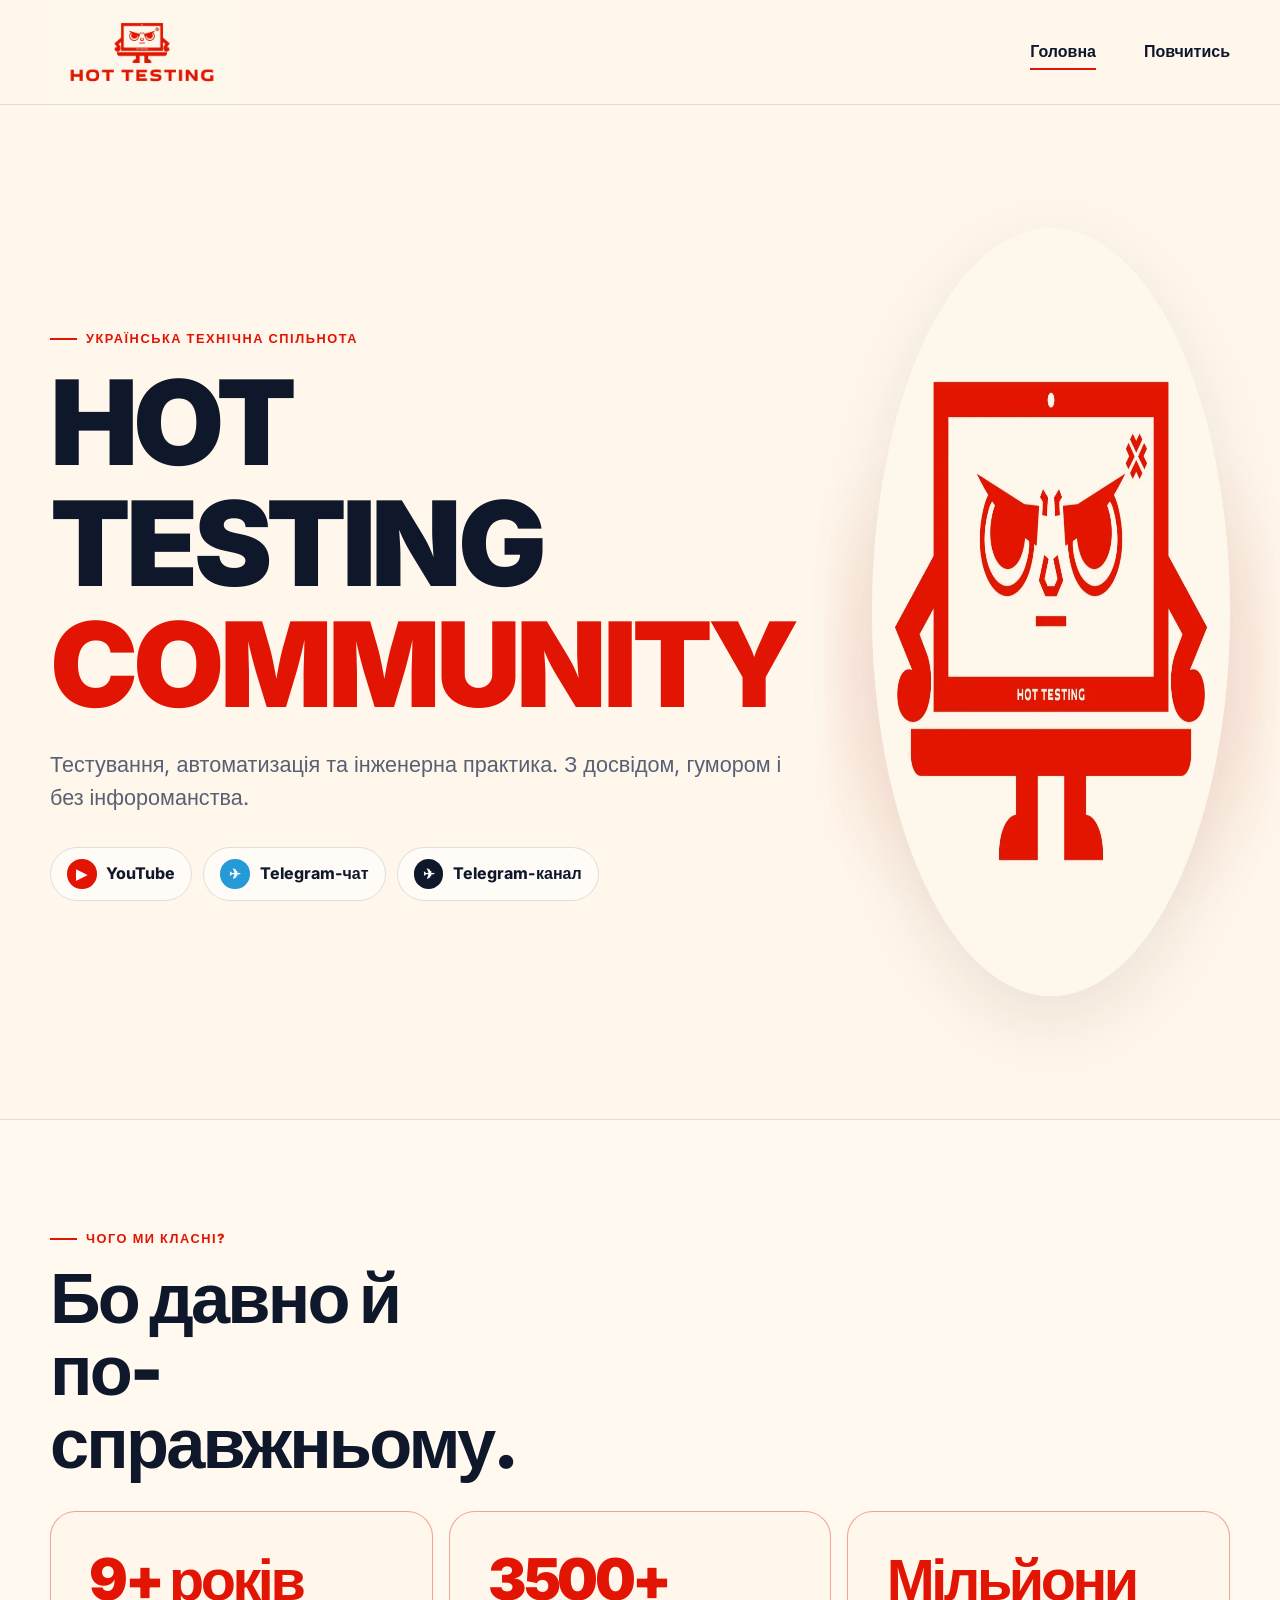
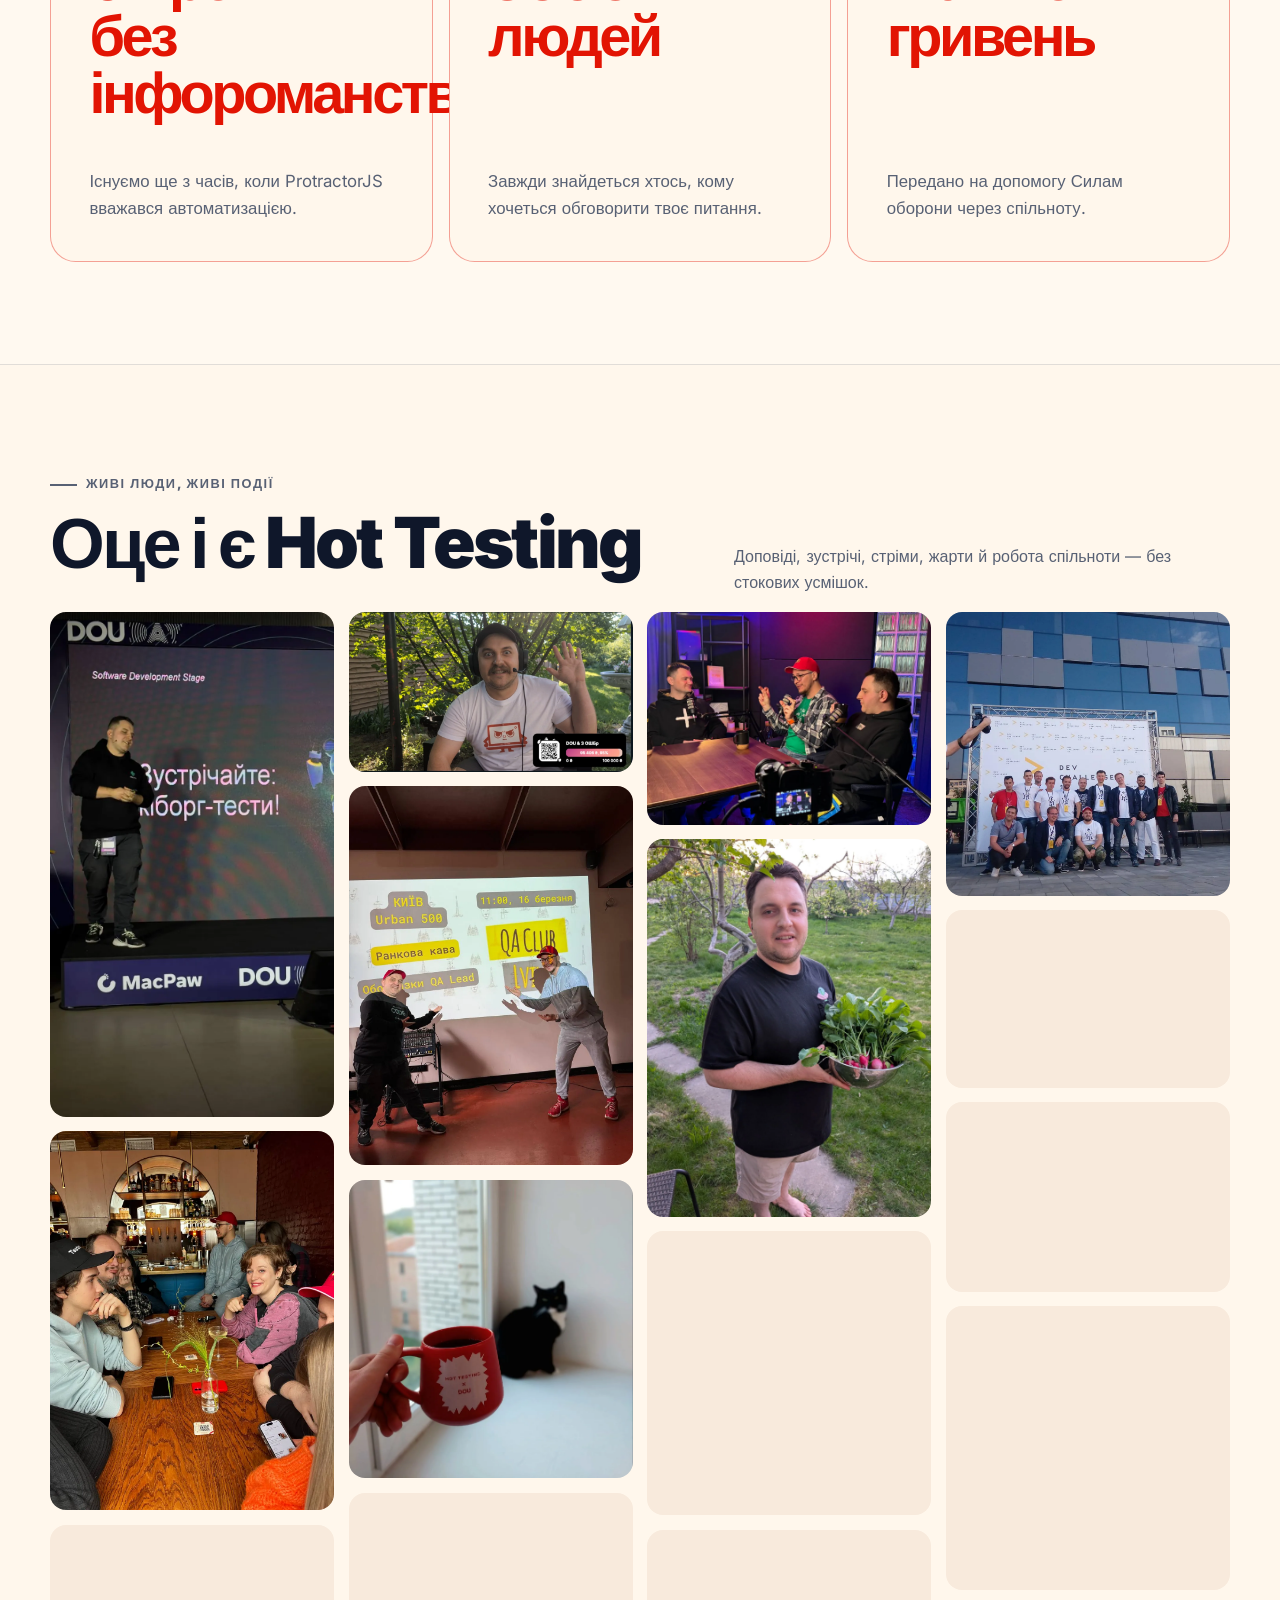
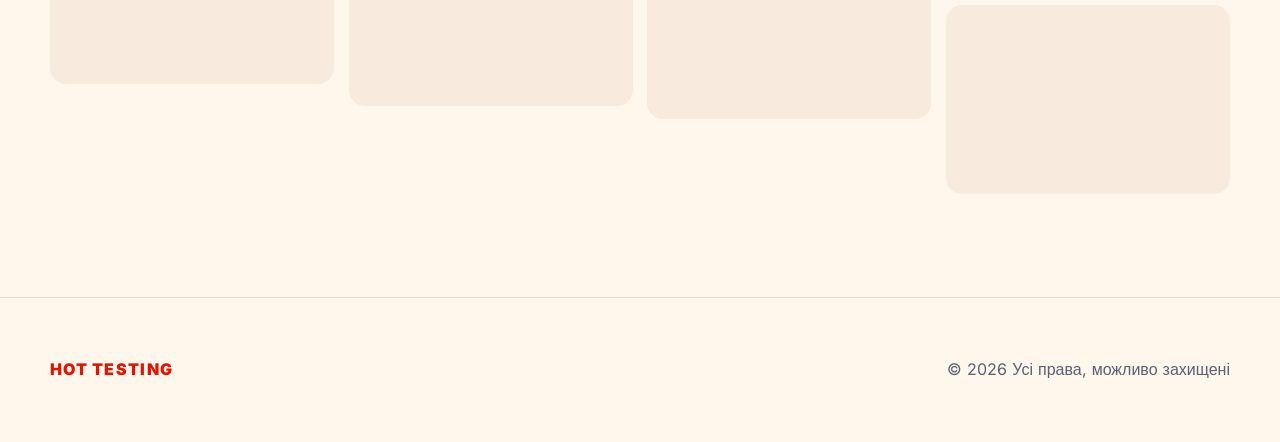
==== index.html @ a3125cf1 "wip" ====
<!doctype html>
<html lang="uk">
  <head>
    <meta charset="utf-8" />
    <meta name="viewport" content="width=device-width, initial-scale=1" />
    <meta name="theme-color" content="#fff7ec" />
    <meta
      name="description"
      content="Hot Testing — українська спільнота про тестування, автоматизацію та інженерну практику без інфороманства."
    />
    <title>Головна | Hot Testing</title>
    <link rel="icon" href="./favicon.png" type="image/png" />
    <link rel="stylesheet" href="./assets/styles.css" />
  </head>
  <body>
    <a class="skip-link" href="#main">Перейти до основного контенту</a>
    <header class="site-header">
      <div class="header-inner">
        <a class="brand" href="./" aria-label="Hot Testing — головна">
          <img src="./assets/images/logo.webp" width="900" height="507" alt="Hot Testing" />
        </a>
        <nav class="site-nav" aria-label="Головна навігація">
          <a href="./" aria-current="page">Головна</a>
          <a href="./learn/">Повчитись</a>
        </nav>
      </div>
    </header>

    <main id="main">
      <section class="section hero" aria-labelledby="home-title">
        <div class="hero-copy">
          <p class="section-label">Українська технічна спільнота</p>
          <h1 id="home-title">Hot Testing <span>Community</span></h1>
          <p class="lead">
            Тестування, автоматизація та інженерна практика. З досвідом, гумором і без
            інфороманства.
          </p>
          <div class="socials" aria-label="Посилання спільноти">
            <a class="social-link" href="https://www.youtube.com/@HOTtesting" target="_blank" rel="noopener noreferrer">
              <span class="social-icon" aria-hidden="true">▶</span>
              YouTube
            </a>
            <a class="social-link telegram" href="https://t.me/hot_testing" target="_blank" rel="noopener noreferrer">
              <span class="social-icon" aria-hidden="true">✈</span>
              Telegram-чат
            </a>
            <a class="social-link channel" href="https://t.me/hottestingchannel" target="_blank" rel="noopener noreferrer">
              <span class="social-icon" aria-hidden="true">✈</span>
              Telegram-канал
            </a>
          </div>
        </div>
        <div class="hero-mark" aria-hidden="true">
          <img
            src="./assets/images/mascot.webp"
            width="768"
            height="768"
            alt=""
            fetchpriority="high"
          />
        </div>
      </section>

      <div class="stats-wrap">
        <section class="section" aria-labelledby="stats-title">
          <p class="section-label">Чого ми класні?</p>
          <h2 class="stats-heading" id="stats-title">Бо давно й по-справжньому.</h2>
          <div class="stats-grid">
            <article class="stat-card">
              <div class="stat-number">9+ років без інфороманства</div>
              <p>Існуємо ще з часів, коли ProtractorJS вважався автоматизацією.</p>
            </article>
            <article class="stat-card">
              <div class="stat-number">3500+ людей</div>
              <p>Завжди знайдеться хтось, кому хочеться обговорити твоє питання.</p>
            </article>
            <article class="stat-card">
              <div class="stat-number">Мільйони гривень</div>
              <p>Передано на допомогу Силам оборони через спільноту.</p>
            </article>
          </div>
        </section>
      </div>

      <section class="section" aria-labelledby="gallery-title">
        <div class="gallery-intro">
          <div>
            <p class="section-label">Живі люди, живі події</p>
            <h2 id="gallery-title">Оце і є Hot Testing</h2>
          </div>
          <p>Доповіді, зустрічі, стріми, жарти й робота спільноти — без стокових усмішок.</p>
        </div>

        <div class="gallery">
          <a class="gallery-item" href="./assets/images/gallery-01.webp" target="_blank" rel="noopener">
            <img src="./assets/images/gallery-01.webp" width="720" height="1280" loading="lazy" decoding="async" alt="Подія спільноти Hot Testing — фото 1" />
          </a>
          <a class="gallery-item" href="./assets/images/gallery-02.webp" target="_blank" rel="noopener">
            <img src="./assets/images/gallery-02.webp" width="960" height="1280" loading="lazy" decoding="async" alt="Подія спільноти Hot Testing — фото 2" />
          </a>
          <a class="gallery-item" href="./assets/images/gallery-03.webp" target="_blank" rel="noopener">
            <img src="./assets/images/gallery-03.webp" width="1280" height="720" loading="lazy" decoding="async" alt="Подія спільноти Hot Testing — фото 3" />
          </a>
          <a class="gallery-item" href="./assets/images/gallery-04.webp" target="_blank" rel="noopener">
            <img src="./assets/images/gallery-04.webp" width="1936" height="1092" loading="lazy" decoding="async" alt="Подія спільноти Hot Testing — фото 4" />
          </a>
          <a class="gallery-item" href="./assets/images/gallery-05.webp" target="_blank" rel="noopener">
            <img src="./assets/images/gallery-05.webp" width="960" height="1280" loading="lazy" decoding="async" alt="Подія спільноти Hot Testing — фото 5" />
          </a>
          <a class="gallery-item" href="./assets/images/gallery-06.webp" target="_blank" rel="noopener">
            <img src="./assets/images/gallery-06.webp" width="1218" height="1280" loading="lazy" decoding="async" alt="Подія спільноти Hot Testing — фото 6" />
          </a>
          <a class="gallery-item" href="./assets/images/gallery-07.webp" target="_blank" rel="noopener">
            <img src="./assets/images/gallery-07.webp" width="1280" height="960" loading="lazy" decoding="async" alt="Подія спільноти Hot Testing — фото 7" />
          </a>
          <a class="gallery-item" href="./assets/images/gallery-08.webp" target="_blank" rel="noopener">
            <img src="./assets/images/gallery-08.webp" width="1280" height="960" loading="lazy" decoding="async" alt="Подія спільноти Hot Testing — фото 8" />
          </a>
          <a class="gallery-item" href="./assets/images/gallery-09.webp" target="_blank" rel="noopener">
            <img src="./assets/images/gallery-09.webp" width="1280" height="1700" loading="lazy" decoding="async" alt="Подія спільноти Hot Testing — фото 9" />
          </a>
          <a class="gallery-item" href="./assets/images/gallery-10.webp" target="_blank" rel="noopener">
            <img src="./assets/images/gallery-10.webp" width="1080" height="1080" loading="lazy" decoding="async" alt="Подія спільноти Hot Testing — фото 10" />
          </a>
          <a class="gallery-item" href="./assets/images/gallery-11.webp" target="_blank" rel="noopener">
            <img src="./assets/images/gallery-11.webp" width="2048" height="1365" loading="lazy" decoding="async" alt="Подія спільноти Hot Testing — фото 11" />
          </a>
          <a class="gallery-item" href="./assets/images/gallery-12.webp" target="_blank" rel="noopener">
            <img src="./assets/images/gallery-12.webp" width="1080" height="1080" loading="lazy" decoding="async" alt="Подія спільноти Hot Testing — фото 12" />
          </a>
          <a class="gallery-item" href="./assets/images/gallery-13.webp" target="_blank" rel="noopener">
            <img src="./assets/images/gallery-13.webp" width="2048" height="1279" loading="lazy" decoding="async" alt="Подія спільноти Hot Testing — фото 13" />
          </a>
          <a class="gallery-item" href="./assets/images/gallery-14.webp" target="_blank" rel="noopener">
            <img src="./assets/images/gallery-14.webp" width="2048" height="1368" loading="lazy" decoding="async" alt="Подія спільноти Hot Testing — фото 14" />
          </a>
          <a class="gallery-item" href="./assets/images/gallery-15.webp" target="_blank" rel="noopener">
            <img src="./assets/images/gallery-15.webp" width="1024" height="1024" loading="lazy" decoding="async" alt="Подія спільноти Hot Testing — фото 15" />
          </a>
          <a class="gallery-item" href="./assets/images/gallery-16.webp" target="_blank" rel="noopener">
            <img src="./assets/images/gallery-16.webp" width="1874" height="1250" loading="lazy" decoding="async" alt="Подія спільноти Hot Testing — фото 16" />
          </a>
        </div>
      </section>
    </main>

    <footer class="site-footer">
      <div class="footer-inner">
        <span class="footer-mark">Hot Testing</span>
        <p>© 2026 Усі права, можливо захищені</p>
      </div>
    </footer>
  </body>
</html>
---- assets/styles.css ----
@font-face {
  font-family: "Inter";
  src: url("./fonts/inter-latin.woff2") format("woff2");
  font-style: normal;
  font-weight: 100 900;
  font-display: swap;
}

:root {
  --paper: #fff7ec;
  --paper-deep: #f8eadc;
  --ink: #0f172a;
  --muted: #586174;
  --red: #e21403;
  --red-dark: #b81003;
  --line: rgba(15, 23, 42, 0.12);
  --red-line: rgba(226, 20, 3, 0.38);
  --shadow: 0 24px 70px rgba(63, 30, 12, 0.1);
  --radius: 1.6rem;
  --content: min(1180px, calc(100% - 2.5rem));
}

* {
  box-sizing: border-box;
}

html {
  scroll-behavior: smooth;
}

body {
  margin: 0;
  min-width: 320px;
  color: var(--ink);
  background: var(--paper);
  font-family: "Inter", Arial, Helvetica, sans-serif;
  font-size: 1rem;
  line-height: 1.62;
  text-rendering: optimizeLegibility;
  -webkit-font-smoothing: antialiased;
}

img {
  display: block;
  max-width: 100%;
}

a {
  color: inherit;
  text-decoration-thickness: 0.09em;
  text-underline-offset: 0.2em;
}

a:hover {
  color: var(--red);
}

button,
a {
  -webkit-tap-highlight-color: transparent;
}

:focus-visible {
  outline: 3px solid var(--red);
  outline-offset: 4px;
}

.skip-link {
  position: fixed;
  z-index: 100;
  top: 0.75rem;
  left: 0.75rem;
  padding: 0.7rem 1rem;
  color: var(--paper);
  background: var(--ink);
  border-radius: 999px;
  transform: translateY(-160%);
  transition: transform 160ms ease;
}

.skip-link:focus {
  transform: translateY(0);
}

.site-header {
  position: sticky;
  z-index: 20;
  top: 0;
  background: rgba(255, 247, 236, 0.92);
  border-bottom: 1px solid var(--line);
  backdrop-filter: blur(14px);
}

.header-inner {
  width: var(--content);
  min-height: 5.5rem;
  margin: 0 auto;
  display: flex;
  align-items: center;
  justify-content: space-between;
  gap: 2rem;
}

.brand {
  display: inline-flex;
  width: 11.5rem;
  flex: 0 0 auto;
  overflow: hidden;
  text-decoration: none;
  border-radius: 0.4rem;
}

.brand img {
  width: 100%;
  height: auto;
}

.site-nav {
  display: flex;
  align-items: center;
  gap: clamp(1.25rem, 4vw, 3rem);
  font-weight: 750;
}

.site-nav a {
  position: relative;
  text-decoration: none;
}

.site-nav a::after {
  content: "";
  position: absolute;
  right: 0;
  bottom: -0.35rem;
  left: 0;
  height: 2px;
  background: var(--red);
  transform: scaleX(0);
  transition: transform 180ms ease;
}

.site-nav a:hover::after,
.site-nav a[aria-current="page"]::after {
  transform: scaleX(1);
}

main {
  overflow: clip;
}

.section {
  width: var(--content);
  margin: 0 auto;
  padding: clamp(4.5rem, 8vw, 8rem) 0;
}

.section-tight {
  padding-top: clamp(2.25rem, 5vw, 4.5rem);
  padding-bottom: clamp(2.25rem, 5vw, 4.5rem);
}

.section-label {
  display: inline-flex;
  align-items: center;
  gap: 0.55rem;
  margin: 0 0 1rem;
  color: var(--red);
  font-size: 0.8rem;
  font-weight: 850;
  letter-spacing: 0.12em;
  line-height: 1;
  text-transform: uppercase;
}

.section-label::before {
  content: "";
  width: 1.7rem;
  height: 2px;
  background: currentColor;
}

h1,
h2,
h3,
p {
  margin-top: 0;
}

h1,
h2,
h3 {
  letter-spacing: -0.04em;
  line-height: 1.03;
}

h1 {
  margin-bottom: 1.4rem;
  font-size: clamp(3rem, 9.2vw, 7.6rem);
  font-weight: 900;
  text-transform: uppercase;
}

h2 {
  margin-bottom: 2rem;
  font-size: clamp(2.35rem, 5.5vw, 5.3rem);
  font-weight: 900;
}

h3 {
  font-size: clamp(1.45rem, 2.4vw, 2.1rem);
  font-weight: 850;
}

.lead {
  max-width: 48rem;
  color: var(--muted);
  font-size: clamp(1.08rem, 2vw, 1.35rem);
  line-height: 1.55;
}

.hero {
  min-height: min(820px, calc(100svh - 5.5rem));
  display: grid;
  align-items: center;
  grid-template-columns: minmax(0, 1fr) minmax(260px, 0.48fr);
  gap: clamp(2rem, 6vw, 6rem);
}

.hero-copy {
  padding: clamp(4rem, 9vw, 8rem) 0;
}

.hero-copy h1 span {
  display: block;
  color: var(--red);
}

.hero-mark {
  position: relative;
}

.hero-mark::before {
  content: "";
  position: absolute;
  inset: 11% -12% -5%;
  z-index: -1;
  background: radial-gradient(circle, rgba(226, 20, 3, 0.16), transparent 67%);
  filter: blur(10px);
}

.hero-mark img {
  width: min(100%, 31rem);
  margin: 0 auto;
  border-radius: 50%;
  box-shadow: var(--shadow);
}

.socials {
  display: flex;
  flex-wrap: wrap;
  gap: 0.7rem;
  margin-top: 2rem;
}

.social-link,
.button {
  display: inline-flex;
  min-height: 3rem;
  align-items: center;
  justify-content: center;
  gap: 0.6rem;
  padding: 0.72rem 1rem;
  font-weight: 760;
  line-height: 1.1;
  text-decoration: none;
  border-radius: 999px;
  transition: transform 160ms ease, background-color 160ms ease, color 160ms ease,
    box-shadow 160ms ease;
}

.social-link {
  background: rgba(255, 255, 255, 0.55);
  border: 1px solid var(--line);
}

.social-link:hover,
.button:hover {
  transform: translateY(-2px);
}

.social-icon {
  width: 1.85rem;
  height: 1.85rem;
  display: inline-grid;
  place-items: center;
  color: #fff;
  background: var(--red);
  border-radius: 50%;
  font-size: 0.85rem;
  font-weight: 900;
}

.social-link.telegram .social-icon {
  background: #249bd7;
}

.social-link.channel .social-icon {
  background: var(--ink);
}

.stats-wrap {
  border-top: 1px solid var(--line);
  border-bottom: 1px solid var(--line);
  background: rgba(255, 255, 255, 0.2);
}

.stats-heading {
  max-width: 8ch;
}

.stats-grid {
  display: grid;
  grid-template-columns: repeat(3, minmax(0, 1fr));
  gap: 1rem;
}

.stat-card {
  min-height: 18rem;
  padding: clamp(1.5rem, 3vw, 2.5rem);
  display: flex;
  flex-direction: column;
  justify-content: space-between;
  background: var(--paper);
  border: 1px solid var(--red-line);
  border-radius: var(--radius);
}

.stat-number {
  margin-bottom: 3rem;
  color: var(--red);
  font-size: clamp(2.2rem, 4.5vw, 4.4rem);
  font-weight: 900;
  letter-spacing: -0.06em;
  line-height: 0.98;
}

.stat-card p {
  margin-bottom: 0;
  color: var(--muted);
  font-size: 1.05rem;
}

.gallery-intro {
  display: flex;
  align-items: end;
  justify-content: space-between;
  gap: 2rem;
}

.gallery-intro p {
  max-width: 31rem;
  color: var(--muted);
}

.gallery {
  columns: 4 230px;
  column-gap: 0.9rem;
}

.gallery-item {
  display: block;
  margin: 0 0 0.9rem;
  overflow: hidden;
  break-inside: avoid;
  background: var(--paper-deep);
  border-radius: 1rem;
}

.gallery-item img {
  width: 100%;
  height: auto;
  transition: transform 300ms ease, filter 300ms ease;
}

.gallery-item:hover img {
  transform: scale(1.025);
  filter: saturate(1.08);
}

.page-hero {
  padding-top: clamp(5rem, 11vw, 10rem);
  padding-bottom: clamp(3rem, 7vw, 6rem);
}

.page-hero h1 {
  max-width: 12ch;
  font-size: clamp(3rem, 8vw, 7.1rem);
}

.page-hero .lead {
  max-width: 44rem;
}

.course-grid {
  display: grid;
  grid-template-columns: repeat(3, minmax(0, 1fr));
  gap: 1.25rem;
  align-items: start;
}

.course-card {
  overflow: hidden;
  background: rgba(255, 255, 255, 0.2);
  border: 1px solid var(--red-line);
  border-radius: var(--radius);
}

.course-media {
  aspect-ratio: 16 / 9;
  overflow: hidden;
  background: var(--paper-deep);
}

.course-media img {
  width: 100%;
  height: 100%;
  object-fit: cover;
  transition: transform 300ms ease;
}

.course-card:hover .course-media img {
  transform: scale(1.025);
}

.course-body {
  padding: clamp(1.45rem, 2.6vw, 2.25rem);
}

.course-year {
  color: var(--red);
  font-size: 0.82rem;
  font-weight: 850;
  letter-spacing: 0.09em;
  text-transform: uppercase;
}

.course-card h2 {
  margin: 0.55rem 0 1.15rem;
  font-size: clamp(1.6rem, 2.3vw, 2.3rem);
  text-transform: none;
}

.course-card p,
.course-card li {
  color: var(--muted);
}

.course-card ul,
.course-card ol {
  padding-left: 1.25rem;
}

.button {
  margin: 0.35rem 0 1.25rem;
  padding-inline: 1.25rem;
  color: #fff;
  background: var(--red);
  box-shadow: 0 10px 26px rgba(226, 20, 3, 0.2);
}

.button:hover {
  color: #fff;
  background: var(--red-dark);
  box-shadow: 0 14px 30px rgba(226, 20, 3, 0.28);
}

.free-band {
  margin-bottom: clamp(4rem, 8vw, 7rem);
  padding: clamp(2rem, 5vw, 4rem);
  display: grid;
  align-items: center;
  grid-template-columns: 1fr auto;
  gap: 2rem;
  color: var(--paper);
  background: var(--ink);
  border-radius: var(--radius);
}

.free-band h2 {
  margin-bottom: 0.85rem;
  font-size: clamp(2rem, 4vw, 4rem);
}

.free-band p {
  max-width: 48rem;
  margin-bottom: 0;
  color: rgba(255, 247, 236, 0.72);
}

.free-band .button {
  margin: 0;
  white-space: nowrap;
}

.reading-hero {
  display: grid;
  grid-template-columns: minmax(0, 0.9fr) minmax(280px, 0.48fr);
  gap: clamp(2rem, 7vw, 7rem);
  align-items: center;
}

.reading-hero .hero-mark img {
  width: min(100%, 22rem);
}

.reading-hero h1 {
  max-width: 11ch;
}

.two-column {
  display: grid;
  grid-template-columns: repeat(2, minmax(0, 1fr));
  gap: clamp(2rem, 8vw, 7rem);
}

.content-block h2 {
  font-size: clamp(2rem, 4.2vw, 3.9rem);
}

.content-block h3 {
  margin-top: 0.2rem;
}

.content-block p,
.content-block li {
  color: var(--muted);
}

.content-block ul {
  padding-left: 1.2rem;
}

.check-list {
  margin: 1.7rem 0 0;
  padding: 0;
  display: grid;
  gap: 0.65rem;
  list-style: none;
}

.check-list li {
  position: relative;
  padding-left: 1.75rem;
  color: var(--ink);
  font-weight: 700;
}

.check-list li::before {
  content: "↳";
  position: absolute;
  left: 0;
  color: var(--red);
  font-weight: 900;
}

.format-section {
  border-top: 1px solid var(--line);
}

.format-grid {
  display: grid;
  grid-template-columns: repeat(3, minmax(0, 1fr));
  gap: 1rem;
}

.format-card {
  padding: clamp(1.45rem, 3vw, 2.4rem);
  background: rgba(255, 255, 255, 0.26);
  border: 1px solid var(--line);
  border-radius: var(--radius);
}

.format-index {
  display: inline-flex;
  width: 2.3rem;
  height: 2.3rem;
  align-items: center;
  justify-content: center;
  margin-bottom: 3.5rem;
  color: #fff;
  background: var(--red);
  border-radius: 50%;
  font-size: 0.8rem;
  font-weight: 850;
}

.format-card h3 {
  margin-bottom: 1rem;
}

.format-card p,
.format-card li {
  color: var(--muted);
}

.format-card ul {
  margin-bottom: 0;
  padding-left: 1.2rem;
}

.teacher {
  display: grid;
  grid-template-columns: minmax(260px, 0.55fr) minmax(0, 1fr);
  gap: clamp(2rem, 7vw, 7rem);
  align-items: start;
}

.teacher-title {
  position: sticky;
  top: 8rem;
}

.teacher-title h2 {
  font-size: clamp(2.5rem, 5vw, 5rem);
}

.teacher-name {
  margin-bottom: 1.2rem;
  color: var(--red);
  font-size: clamp(1.3rem, 2.4vw, 2rem);
  font-weight: 850;
  line-height: 1.15;
}

.teacher-copy p,
.teacher-copy li {
  color: var(--muted);
}

.teacher-copy ul {
  padding-left: 1.2rem;
}

.quote {
  margin: 2.5rem 0 0;
  padding: clamp(1.5rem, 3.5vw, 2.8rem);
  background: var(--ink);
  border-radius: var(--radius);
}

.quote p {
  color: var(--paper);
  font-size: clamp(1.05rem, 1.9vw, 1.3rem);
}

.quote cite {
  display: block;
  color: rgba(255, 247, 236, 0.68);
  font-style: normal;
}

.contact-strip {
  margin-top: 2rem;
  padding: 1.25rem 1.4rem;
  display: flex;
  align-items: center;
  justify-content: space-between;
  gap: 1rem;
  background: rgba(226, 20, 3, 0.08);
  border: 1px solid var(--red-line);
  border-radius: 1rem;
}

.contact-strip p {
  margin: 0;
  color: var(--ink);
  font-weight: 750;
}

.course-landing-hero {
  position: relative;
  isolation: isolate;
  min-height: min(780px, calc(100svh - 5.5rem));
  overflow: hidden;
  color: #fff;
  background: #07120e;
}

.course-landing-hero::after {
  content: "";
  position: absolute;
  inset: 0;
  z-index: -1;
  background:
    linear-gradient(90deg, rgba(4, 12, 9, 0.93) 0%, rgba(4, 12, 9, 0.78) 45%, rgba(4, 12, 9, 0.14) 100%),
    linear-gradient(0deg, rgba(4, 12, 9, 0.62) 0%, transparent 45%);
}

.course-hero-image {
  position: absolute;
  inset: 0;
  z-index: -2;
  width: 100%;
  height: 100%;
  object-fit: cover;
}

.course-hero-inner {
  width: var(--content);
  min-height: inherit;
  margin: 0 auto;
  padding: clamp(5rem, 10vw, 9rem) 0;
  display: flex;
  flex-direction: column;
  justify-content: center;
  align-items: flex-start;
}

.course-hero-inner h1 {
  max-width: 10ch;
  margin-bottom: 1.25rem;
  font-size: clamp(3rem, 8vw, 7rem);
  text-transform: none;
}

.course-hero-inner .lead {
  max-width: 42rem;
  color: rgba(255, 255, 255, 0.82);
}

.course-hero-inner .section-label {
  color: #ff5c50;
}

.hero-actions {
  display: flex;
  flex-wrap: wrap;
  gap: 0.7rem;
  margin-top: 1rem;
}

.button-secondary {
  color: #fff;
  background: rgba(255, 255, 255, 0.08);
  border: 1px solid rgba(255, 255, 255, 0.42);
  box-shadow: none;
}

.button-secondary:hover {
  color: #fff;
  background: rgba(255, 255, 255, 0.16);
  box-shadow: none;
}

.audience-grid {
  display: grid;
  grid-template-columns: repeat(2, minmax(0, 1fr));
  gap: 1rem;
}

.audience-card {
  padding: clamp(1.6rem, 3.5vw, 3rem);
  background: rgba(255, 255, 255, 0.26);
  border: 1px solid var(--red-line);
  border-radius: var(--radius);
}

.audience-card h3 {
  margin-bottom: 1rem;
  font-size: clamp(1.8rem, 3.3vw, 3.1rem);
}

.audience-card p,
.audience-card li {
  color: var(--muted);
}

.audience-card ul {
  margin-bottom: 0;
  padding-left: 1.2rem;
}

.pricing-section {
  color: var(--paper);
  background: var(--ink);
}

.pricing-section .section-label {
  color: #ff6256;
}

.pricing-section h2 {
  max-width: 11ch;
}

.pricing-grid {
  display: grid;
  grid-template-columns: minmax(0, 0.75fr) minmax(0, 1.25fr);
  gap: 1rem;
}

.price-card,
.mission-card {
  padding: clamp(1.6rem, 4vw, 3.2rem);
  border-radius: var(--radius);
}

.price-card {
  color: var(--ink);
  background: var(--paper);
}

.price-row {
  padding: 1.2rem 0;
  display: flex;
  align-items: baseline;
  justify-content: space-between;
  gap: 1rem;
  border-bottom: 1px solid var(--line);
}

.price-row:first-of-type {
  padding-top: 0;
}

.price-row:last-of-type {
  padding-bottom: 0;
  border-bottom: 0;
}

.price-label {
  color: var(--muted);
}

.price-value {
  color: var(--red);
  font-size: clamp(1.6rem, 3vw, 2.8rem);
  font-weight: 900;
  letter-spacing: -0.05em;
  white-space: nowrap;
}

.price-free {
  color: var(--ink);
  white-space: normal;
  text-align: right;
}

.mission-card {
  background: var(--red);
}

.mission-card h3 {
  max-width: 16ch;
  font-size: clamp(1.7rem, 3vw, 2.8rem);
}

.mission-card p {
  color: rgba(255, 255, 255, 0.82);
}

.mission-card ul {
  margin: 1.5rem 0 0;
  padding: 0;
  display: grid;
  gap: 0.8rem;
  list-style: none;
}

.mission-card li {
  position: relative;
  padding-left: 1.55rem;
}

.mission-card li::before {
  content: "＋";
  position: absolute;
  left: 0;
  font-weight: 900;
}

.access-grid {
  display: grid;
  grid-template-columns: minmax(0, 0.7fr) minmax(0, 1.3fr);
  gap: clamp(2rem, 7vw, 6rem);
  align-items: start;
}

.access-steps {
  margin: 0;
  padding: 0;
  display: grid;
  gap: 1.25rem;
  list-style: none;
  counter-reset: access-step;
}

.access-steps li {
  position: relative;
  padding-left: 4rem;
  color: var(--muted);
  counter-increment: access-step;
}

.access-steps li::before {
  content: counter(access-step, decimal-leading-zero);
  position: absolute;
  top: -0.2rem;
  left: 0;
  color: var(--red);
  font-size: 1.35rem;
  font-weight: 900;
}

.access-steps strong {
  display: block;
  margin-bottom: 0.2rem;
  color: var(--ink);
  font-size: 1.15rem;
}

.bank-panel {
  padding: clamp(1.6rem, 4vw, 3.2rem);
  color: #fff;
  background: linear-gradient(145deg, #ec2415 0%, #b60902 100%);
  border-radius: var(--radius);
  box-shadow: 0 28px 70px rgba(166, 14, 4, 0.22);
}

.bank-panel h3 {
  margin-bottom: 1.5rem;
  font-size: clamp(1.7rem, 3.2vw, 2.8rem);
}

.bank-panel p {
  color: rgba(255, 255, 255, 0.82);
}

.bank-number {
  margin: 1.4rem 0;
  padding: 1rem 1.1rem;
  color: var(--ink);
  background: var(--paper);
  border-radius: 0.9rem;
  font-size: clamp(1.15rem, 2.5vw, 1.65rem);
  font-weight: 850;
  font-variant-numeric: tabular-nums;
  letter-spacing: 0.05em;
  text-align: center;
  user-select: all;
}

.bank-panel .button {
  margin: 0.4rem 0 0;
  color: var(--ink);
  background: #fff;
  box-shadow: none;
}

.bank-panel .button:hover {
  color: var(--ink);
  background: var(--paper);
}

.curriculum-section {
  border-top: 1px solid var(--line);
}

.curriculum-heading {
  display: grid;
  grid-template-columns: minmax(0, 0.7fr) minmax(280px, 0.55fr);
  gap: 2rem;
  align-items: end;
}

.curriculum-heading p:last-child {
  color: var(--muted);
}

.modules {
  display: grid;
  gap: 0.8rem;
  margin-top: 2rem;
}

.module {
  overflow: hidden;
  background: rgba(255, 255, 255, 0.28);
  border: 1px solid var(--line);
  border-radius: 1.15rem;
}

.module[open] {
  border-color: var(--red-line);
  box-shadow: 0 16px 45px rgba(63, 30, 12, 0.06);
}

.module summary {
  min-height: 5rem;
  padding: 1.25rem 1.45rem;
  display: flex;
  align-items: center;
  justify-content: space-between;
  gap: 1rem;
  cursor: pointer;
  font-size: clamp(1.05rem, 2vw, 1.35rem);
  font-weight: 850;
  list-style: none;
}

.module summary::-webkit-details-marker {
  display: none;
}

.module summary::after {
  content: "+";
  width: 2rem;
  height: 2rem;
  display: grid;
  flex: 0 0 auto;
  place-items: center;
  color: #fff;
  background: var(--red);
  border-radius: 50%;
  font-size: 1.25rem;
  line-height: 1;
}

.module[open] summary::after {
  content: "−";
}

.module-list {
  margin: 0;
  padding: 0.2rem 1.45rem 1.6rem 3.25rem;
  columns: 2 310px;
  column-gap: 3rem;
}

.module-list li {
  margin-bottom: 0.65rem;
  padding-left: 0.2rem;
  break-inside: avoid;
  color: var(--muted);
}

.module-list a {
  color: var(--ink);
  font-weight: 700;
}

.module-list a:hover {
  color: var(--red);
}

.lesson-note {
  color: var(--red);
  font-size: 0.88em;
  font-weight: 750;
}

.instructor-layout {
  display: grid;
  grid-template-columns: minmax(280px, 0.62fr) minmax(0, 1fr);
  gap: clamp(2rem, 7vw, 6rem);
  align-items: start;
}

.instructor-aside {
  position: sticky;
  top: 7.5rem;
}

.instructor-photo {
  overflow: hidden;
  background: #0d0b0e;
  border-radius: var(--radius);
  box-shadow: var(--shadow);
}

.instructor-photo img {
  width: 100%;
  aspect-ratio: 1.02 / 1;
  object-fit: cover;
  object-position: center 20%;
}

.instructor-name {
  margin: 1.4rem 0 0.35rem;
  font-size: clamp(1.75rem, 3.4vw, 3rem);
  font-weight: 900;
  letter-spacing: -0.04em;
  line-height: 1.04;
}

.instructor-latin {
  margin-bottom: 1rem;
  color: var(--red);
  font-weight: 800;
}

.instructor-copy h2 {
  max-width: 9ch;
}

.instructor-copy > p,
.instructor-copy > ul li {
  color: var(--muted);
}

.instructor-copy > ul {
  padding-left: 1.2rem;
}

.site-footer {
  border-top: 1px solid var(--line);
}

.footer-inner {
  width: var(--content);
  min-height: 9rem;
  margin: 0 auto;
  display: flex;
  align-items: center;
  justify-content: space-between;
  gap: 1.5rem;
}

.footer-inner p {
  margin: 0;
  color: var(--muted);
}

.footer-mark {
  color: var(--red);
  font-weight: 900;
  letter-spacing: 0.08em;
  text-transform: uppercase;
}

.not-found {
  min-height: calc(100svh - 14.5rem);
  display: grid;
  place-items: center;
  text-align: center;
}

.not-found h1 {
  color: var(--red);
}

@media (max-width: 900px) {
  .hero,
  .reading-hero,
  .teacher {
    grid-template-columns: 1fr;
  }

  .hero {
    min-height: auto;
  }

  .hero-copy {
    padding-bottom: 0;
  }

  .hero-mark {
    width: min(58vw, 24rem);
    margin: 0 auto clamp(4rem, 10vw, 7rem);
    grid-row: 1;
  }

  .hero-copy {
    grid-row: 2;
  }

  .reading-hero .hero-mark {
    margin-bottom: 0;
  }

  .stats-grid,
  .course-grid,
  .format-grid {
    grid-template-columns: 1fr;
  }

  .stat-card {
    min-height: 14rem;
  }

  .course-card {
    display: grid;
    grid-template-columns: minmax(210px, 0.7fr) minmax(0, 1fr);
  }

  .course-media {
    height: 100%;
    aspect-ratio: auto;
  }

  .two-column {
    grid-template-columns: 1fr;
  }

  .pricing-grid,
  .access-grid,
  .instructor-layout {
    grid-template-columns: 1fr;
  }

  .instructor-aside {
    position: static;
    max-width: 32rem;
  }

  .teacher-title {
    position: static;
  }
}

@media (max-width: 640px) {
  :root {
    --content: min(100% - 1.3rem, 1180px);
    --radius: 1.15rem;
  }

  .header-inner {
    min-height: 4.5rem;
    gap: 0.8rem;
  }

  .brand {
    width: 8.8rem;
  }

  .site-nav {
    gap: 1rem;
    font-size: 0.91rem;
  }

  .section {
    padding-top: 4rem;
    padding-bottom: 4rem;
  }

  .hero-mark {
    width: min(78vw, 21rem);
  }

  h1 {
    font-size: clamp(2.8rem, 15vw, 4.8rem);
  }

  h2 {
    font-size: clamp(2.2rem, 12vw, 3.6rem);
  }

  .socials {
    display: grid;
  }

  .social-link {
    justify-content: flex-start;
  }

  .gallery-intro,
  .footer-inner,
  .contact-strip {
    align-items: flex-start;
    flex-direction: column;
  }

  .course-card {
    display: block;
  }

  .course-media {
    aspect-ratio: 16 / 9;
  }

  .free-band {
    grid-template-columns: 1fr;
  }

  .free-band .button {
    width: 100%;
  }

  .course-landing-hero {
    min-height: calc(100svh - 4.5rem);
  }

  .course-landing-hero::after {
    background: linear-gradient(0deg, rgba(4, 12, 9, 0.94) 0%, rgba(4, 12, 9, 0.66) 100%);
  }

  .hero-actions {
    width: 100%;
    display: grid;
  }

  .hero-actions .button {
    width: 100%;
  }

  .audience-grid,
  .curriculum-heading {
    grid-template-columns: 1fr;
  }

  .price-row {
    align-items: flex-start;
    flex-direction: column;
  }

  .price-free {
    text-align: left;
  }

  .module summary {
    padding: 1rem;
  }

  .module-list {
    padding-right: 1rem;
    padding-left: 2.7rem;
    columns: 1;
  }

  .footer-inner {
    padding: 2rem 0;
  }
}

@media (prefers-reduced-motion: reduce) {
  html {
    scroll-behavior: auto;
  }

  *,
  *::before,
  *::after {
    scroll-behavior: auto !important;
    transition-duration: 0.01ms !important;
  }
}
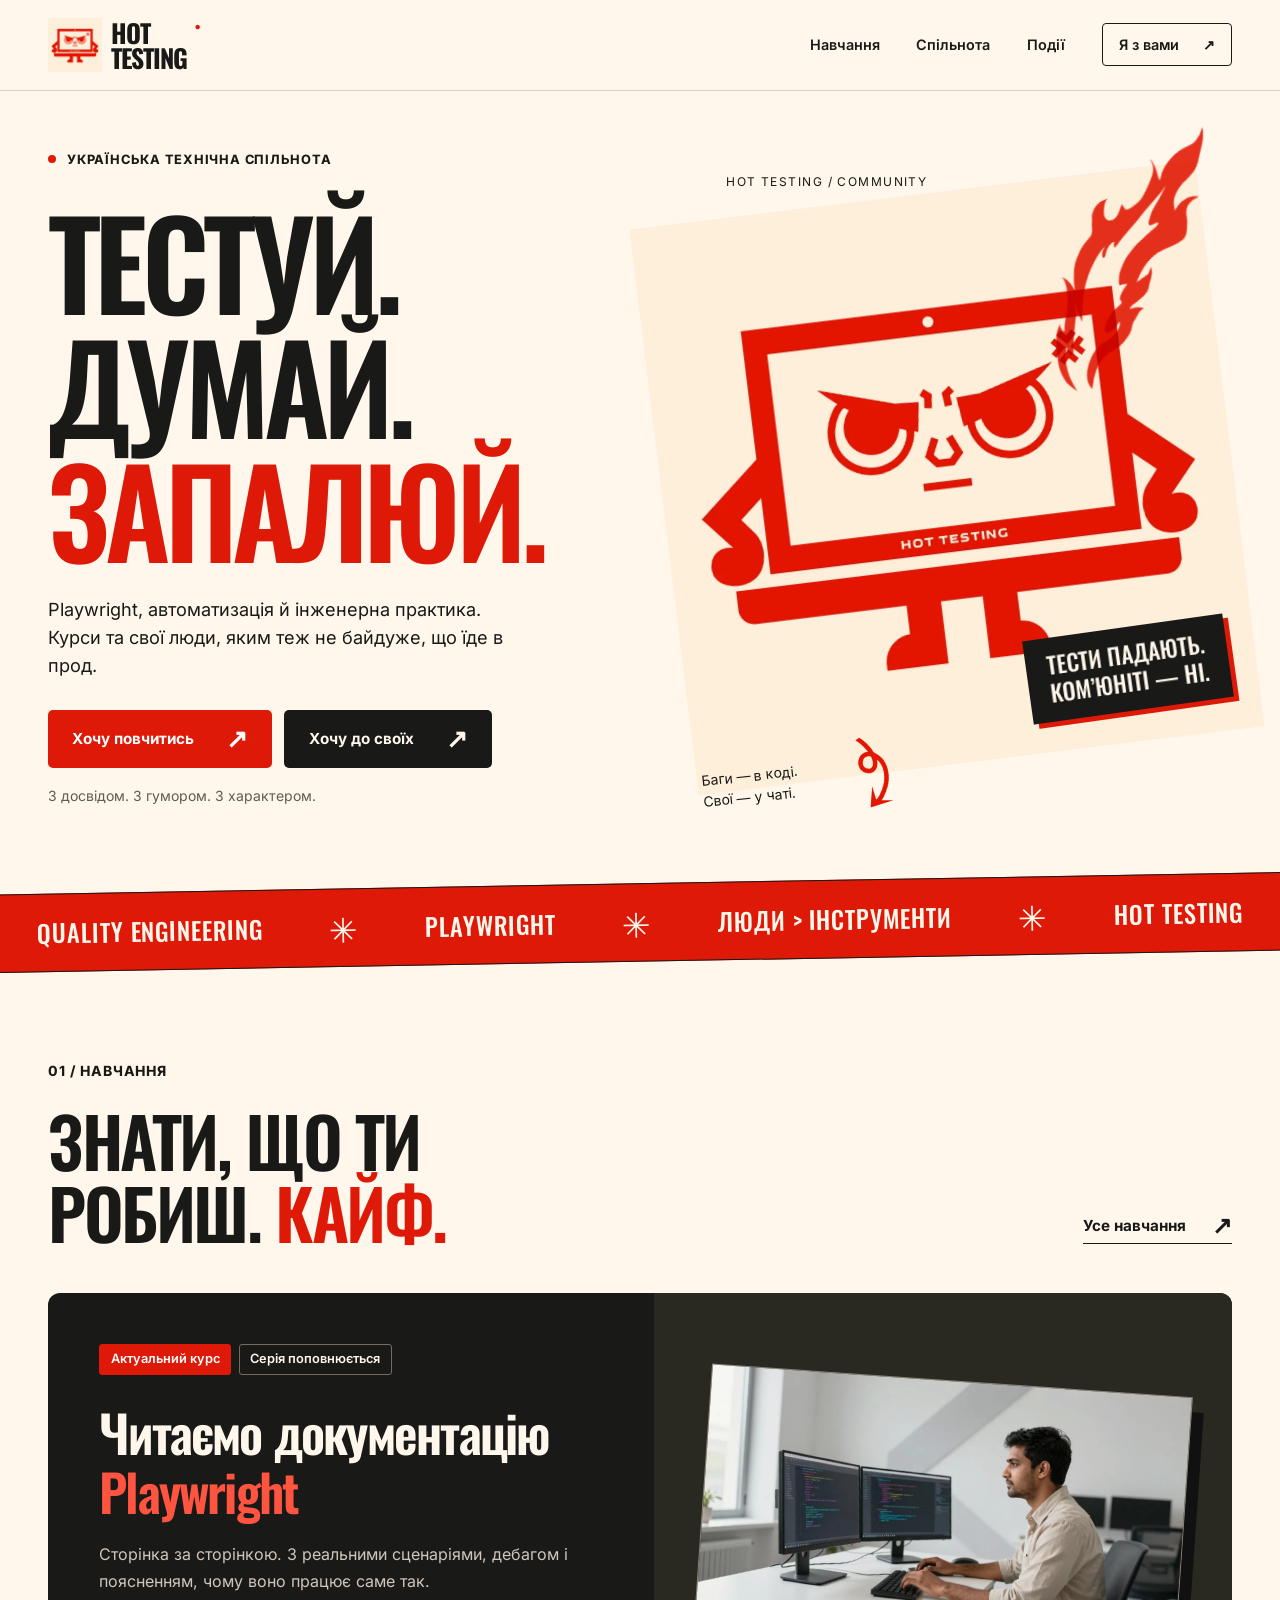
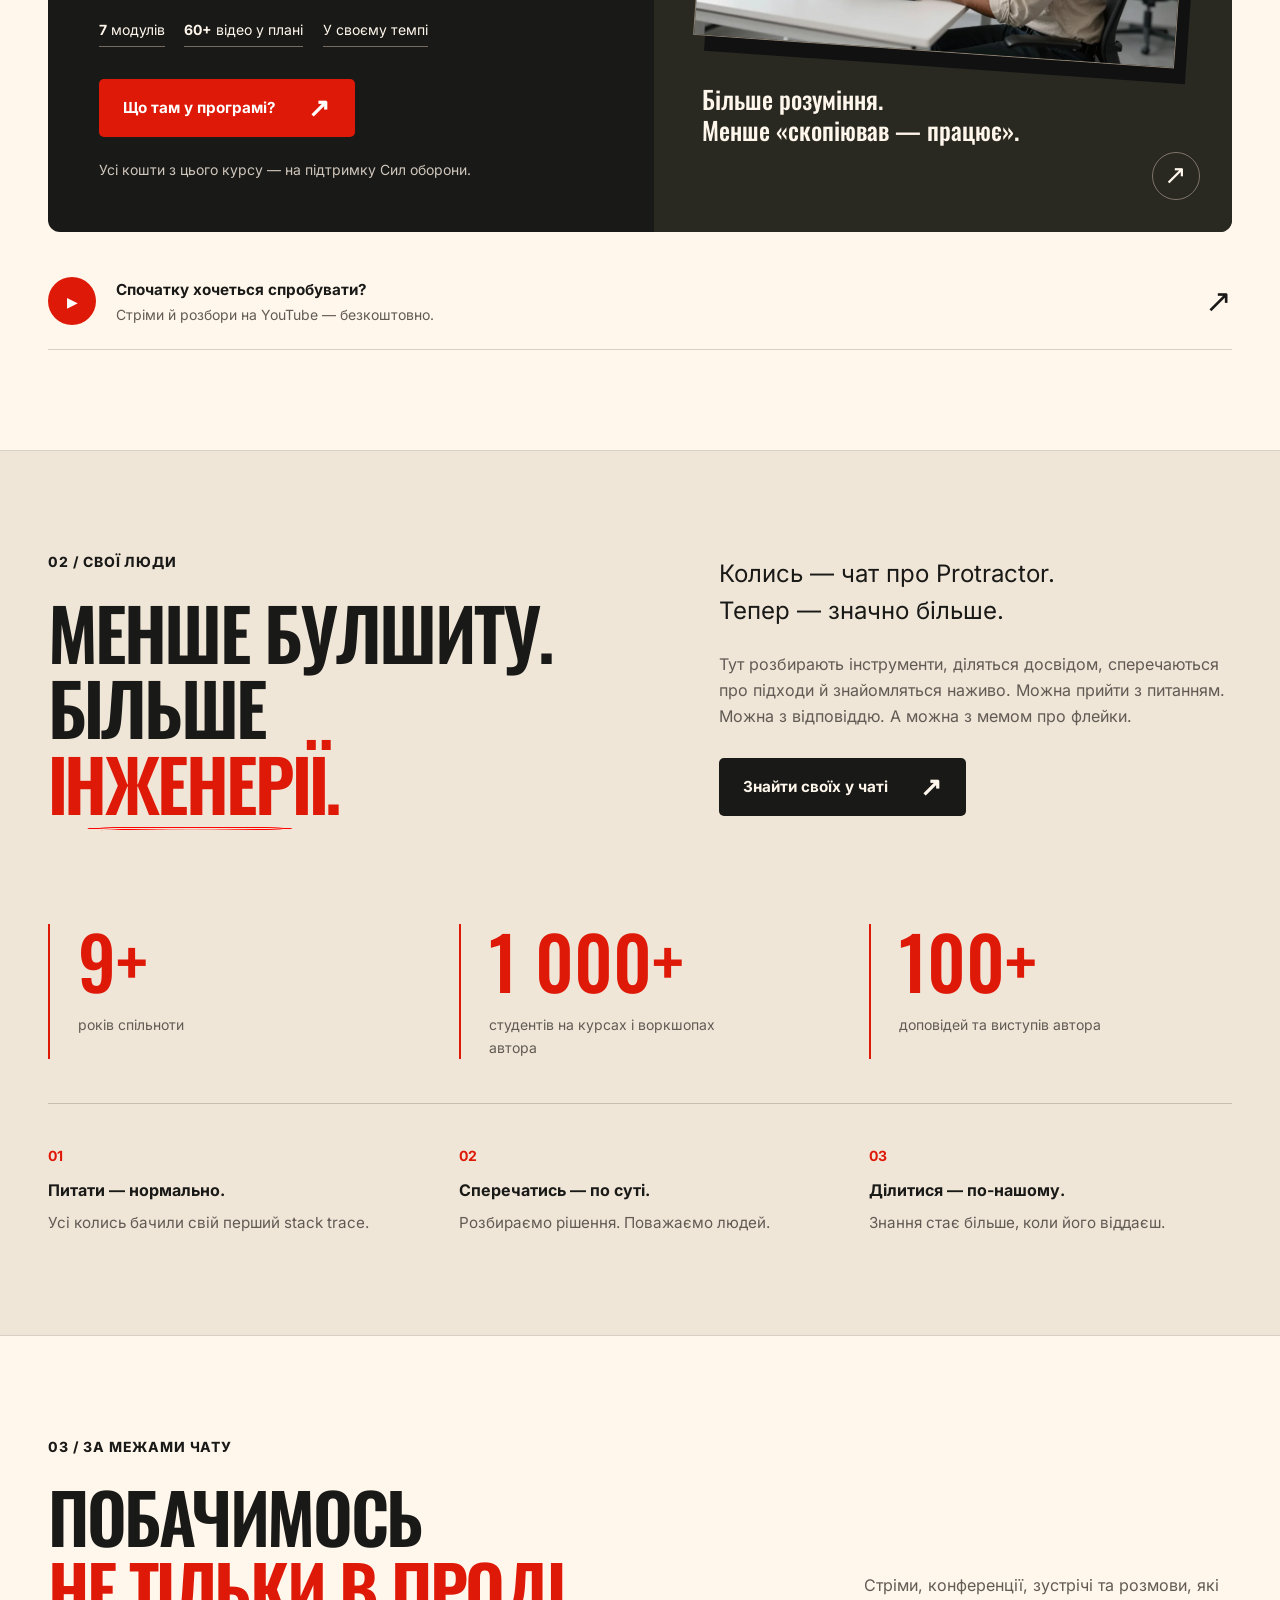
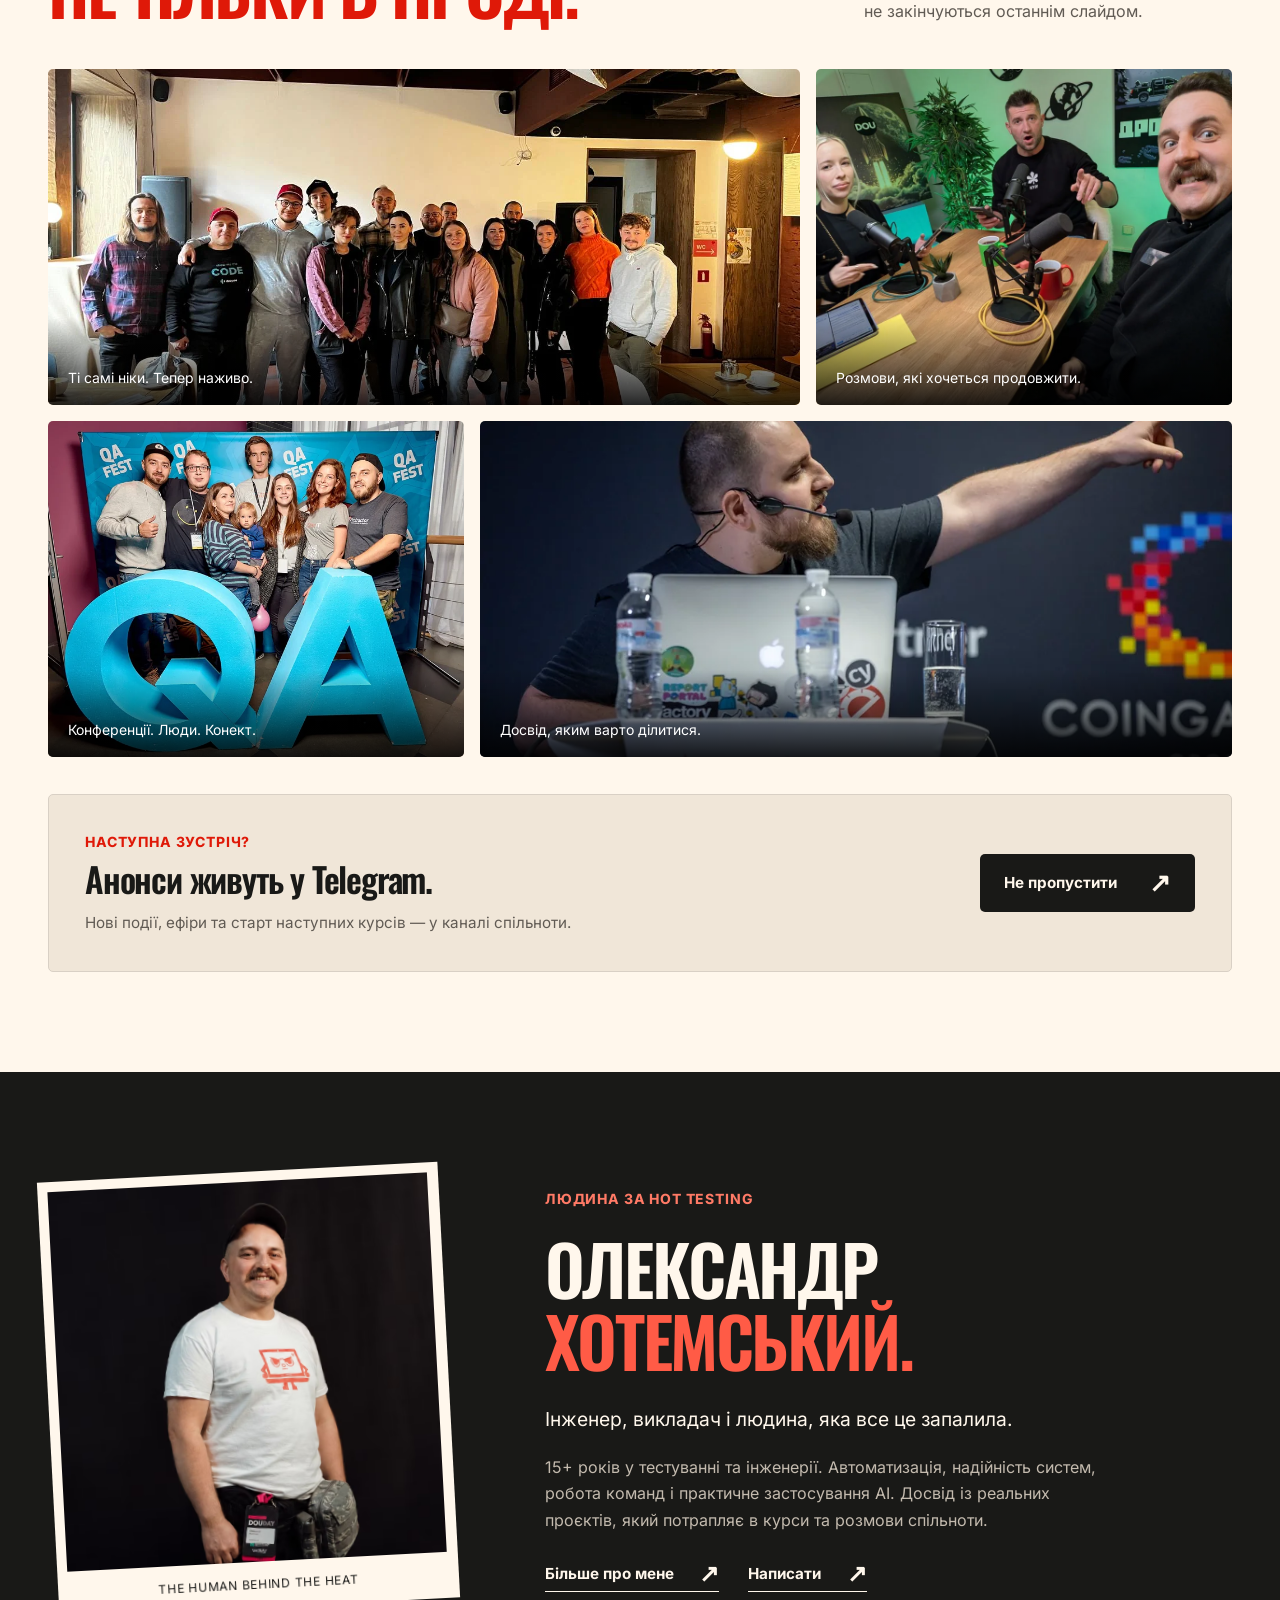
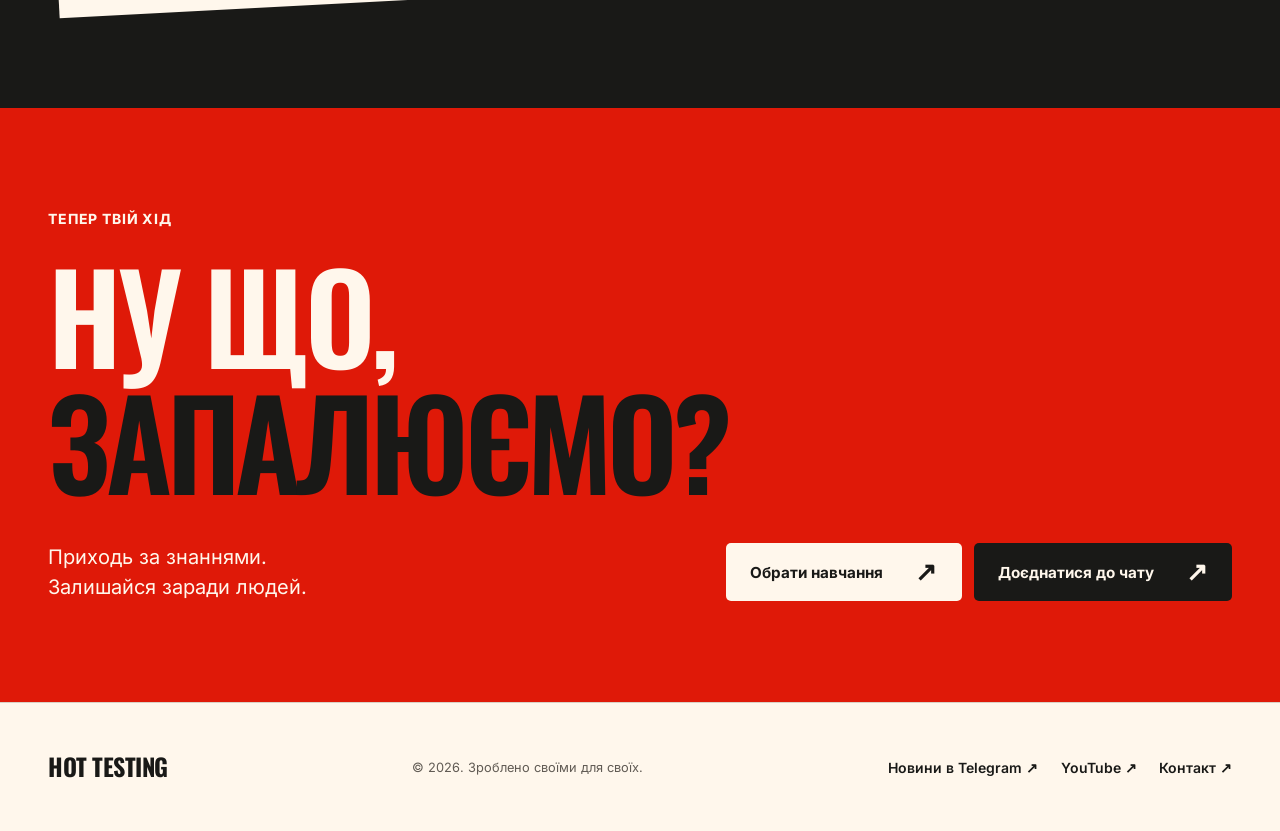
==== commit 52198653: "v1" ====
--- a/index.html
+++ b/index.html
@@ -6,148 +6,419 @@
     <meta name="theme-color" content="#fff7ec" />
     <meta
       name="description"
-      content="Hot Testing — українська спільнота про тестування, автоматизацію та інженерну практику без інфороманства."
+      content="Hot Testing — українська спільнота тестувальників та інженерів. Курси Playwright, живі розбори, події й люди, з якими цікаво рости."
     />
-    <title>Головна | Hot Testing</title>
+    <title>Hot Testing — тестуй, думай, запалюй</title>
     <link rel="icon" href="./favicon.png" type="image/png" />
     <link rel="stylesheet" href="./assets/styles.css" />
+    <link
+      rel="preload"
+      href="./assets/fonts/oswald-cyrillic.woff2"
+      as="font"
+      type="font/woff2"
+      crossorigin
+    />
+    <script src="./assets/site.js" defer></script>
   </head>
   <body>
-    <a class="skip-link" href="#main">Перейти до основного контенту</a>
+    <a class="skip-link" href="#main">До основного вмісту</a>
     <header class="site-header">
       <div class="header-inner">
-        <a class="brand" href="./" aria-label="Hot Testing — головна">
-          <img src="./assets/images/logo.webp" width="900" height="507" alt="Hot Testing" />
-        </a>
+        <a class="brand" href="./" aria-label="Hot Testing — головна"
+          ><img
+            src="./assets/images/brand-mascot.webp"
+            width="880"
+            height="880"
+            alt=""
+          /><span>HOT<br />TESTING<span class="brand-dot">●</span></span></a
+        >
         <nav class="site-nav" aria-label="Головна навігація">
-          <a href="./" aria-current="page">Головна</a>
-          <a href="./learn/">Повчитись</a>
+          <a href="./learn/">Навчання</a><a href="./#community">Спільнота</a
+          ><a href="./#events">Події</a>
+          <a
+            class="nav-join"
+            href="https://t.me/hot_testing"
+            target="_blank"
+            rel="noopener noreferrer"
+            >Я з вами <span aria-hidden="true">↗</span></a
+          >
         </nav>
+        <details class="mobile-menu">
+          <summary>Меню <span aria-hidden="true">＋</span></summary>
+          <nav aria-label="Мобільна навігація">
+            <a href="./learn/">Навчання</a><a href="./#community">Спільнота</a
+            ><a href="./#events">Події</a
+            ><a
+              href="https://t.me/hot_testing"
+              target="_blank"
+              rel="noopener noreferrer"
+              >Доєднатися до чату ↗</a
+            >
+          </nav>
+        </details>
       </div>
     </header>
-
     <main id="main">
-      <section class="section hero" aria-labelledby="home-title">
+      <section class="section home-hero" aria-labelledby="home-title">
         <div class="hero-copy">
-          <p class="section-label">Українська технічна спільнота</p>
-          <h1 id="home-title">Hot Testing <span>Community</span></h1>
+          <p class="eyebrow">
+            <span class="live-dot" aria-hidden="true"></span> Українська
+            технічна спільнота
+          </p>
+          <h1 id="home-title">
+            ТЕСТУЙ.<br />ДУМАЙ.<br /><span class="hot-word">ЗАПАЛЮЙ.</span>
+          </h1>
           <p class="lead">
-            Тестування, автоматизація та інженерна практика. З досвідом, гумором і без
-            інфороманства.
+            Playwright, автоматизація й інженерна практика. Курси та свої люди,
+            яким теж не байдуже, що їде в прод.
           </p>
-          <div class="socials" aria-label="Посилання спільноти">
-            <a class="social-link" href="https://www.youtube.com/@HOTtesting" target="_blank" rel="noopener noreferrer">
-              <span class="social-icon" aria-hidden="true">▶</span>
-              YouTube
-            </a>
-            <a class="social-link telegram" href="https://t.me/hot_testing" target="_blank" rel="noopener noreferrer">
-              <span class="social-icon" aria-hidden="true">✈</span>
-              Telegram-чат
-            </a>
-            <a class="social-link channel" href="https://t.me/hottestingchannel" target="_blank" rel="noopener noreferrer">
-              <span class="social-icon" aria-hidden="true">✈</span>
-              Telegram-канал
-            </a>
-          </div>
-        </div>
-        <div class="hero-mark" aria-hidden="true">
+          <div class="hero-actions">
+            <a class="button" href="./learn/"
+              >Хочу повчитись <span aria-hidden="true">↗</span></a
+            ><a
+              class="button button-dark"
+              href="https://t.me/hot_testing"
+              target="_blank"
+              rel="noopener noreferrer"
+              >Хочу до своїх <span aria-hidden="true">↗</span></a
+            >
+          </div>
+          <p class="hero-footnote">З досвідом. З гумором. З характером.</p>
+        </div>
+        <div class="hero-art" aria-hidden="true">
+          <span class="art-coordinate">HOT TESTING / COMMUNITY</span>
           <img
-            src="./assets/images/mascot.webp"
-            width="768"
-            height="768"
+            class="hero-flame"
+            src="./assets/images/brand-flame.webp"
+            width="660"
+            height="505"
             alt=""
+          />
+          <img
+            class="hero-mascot"
+            src="./assets/images/brand-mascot.webp"
+            width="880"
+            height="880"
             fetchpriority="high"
+            alt=""
           />
-        </div>
-      </section>
-
-      <div class="stats-wrap">
-        <section class="section" aria-labelledby="stats-title">
-          <p class="section-label">Чого ми класні?</p>
-          <h2 class="stats-heading" id="stats-title">Бо давно й по-справжньому.</h2>
-          <div class="stats-grid">
-            <article class="stat-card">
-              <div class="stat-number">9+ років без інфороманства</div>
-              <p>Існуємо ще з часів, коли ProtractorJS вважався автоматизацією.</p>
-            </article>
-            <article class="stat-card">
-              <div class="stat-number">3500+ людей</div>
-              <p>Завжди знайдеться хтось, кому хочеться обговорити твоє питання.</p>
-            </article>
-            <article class="stat-card">
-              <div class="stat-number">Мільйони гривень</div>
-              <p>Передано на допомогу Силам оборони через спільноту.</p>
-            </article>
-          </div>
-        </section>
+          <span class="hero-sticker">ТЕСТИ ПАДАЮТЬ.<br />КОМ’ЮНІТІ — НІ.</span>
+          <span class="art-note">Баги — в коді.<br />Свої — у чаті.</span>
+          <img
+            class="hero-arrow"
+            src="./assets/images/brand-arrow.webp"
+            width="280"
+            height="268"
+            alt=""
+          />
+        </div>
+      </section>
+      <div class="manifesto-strip" aria-label="Наші теми">
+        <div>
+          <span>QUALITY ENGINEERING</span><b aria-hidden="true">✳</b
+          ><span>PLAYWRIGHT</span><b aria-hidden="true">✳</b
+          ><span>ЛЮДИ &gt; ІНСТРУМЕНТИ</span><b aria-hidden="true">✳</b
+          ><span>HOT TESTING</span>
+        </div>
       </div>
 
-      <section class="section" aria-labelledby="gallery-title">
-        <div class="gallery-intro">
+      <section
+        class="section featured-section"
+        id="learning"
+        aria-labelledby="learning-title"
+      >
+        <div class="section-heading">
           <div>
-            <p class="section-label">Живі люди, живі події</p>
-            <h2 id="gallery-title">Оце і є Hot Testing</h2>
-          </div>
-          <p>Доповіді, зустрічі, стріми, жарти й робота спільноти — без стокових усмішок.</p>
-        </div>
+            <p class="eyebrow">01 / Навчання</p>
+            <h2 id="learning-title">ЗНАТИ, ЩО ТИ<br />РОБИШ. <em>КАЙФ.</em></h2>
+          </div>
+          <a class="text-link" href="./learn/"
+            >Усе навчання <span aria-hidden="true">↗</span></a
+          >
+        </div>
+        <article class="featured-course">
+          <div class="featured-copy">
+            <div class="tag-row">
+              <span class="tag tag-red">Актуальний курс</span
+              ><span class="tag">Серія поповнюється</span>
+            </div>
+            <h3>Читаємо документацію<br /><span>Playwright</span></h3>
+            <p>
+              Сторінка за сторінкою. З реальними сценаріями, дебагом і
+              поясненням, чому воно працює саме так.
+            </p>
+            <div class="course-facts">
+              <span><b>7</b> модулів</span><span><b>60+</b> відео у плані</span
+              ><span>У своєму темпі</span>
+            </div>
+            <a class="button" href="./reading-pw-docs-2026/"
+              >Що там у програмі? <span aria-hidden="true">↗</span></a
+            >
+            <p class="course-charity">
+              Усі кошти з цього курсу — на підтримку Сил оборони.
+            </p>
+          </div>
+          <a
+            class="featured-art"
+            href="./reading-pw-docs-2026/"
+            aria-label="Дізнатися про курс «Читаємо документацію Playwright»"
+            ><img
+              src="./assets/images/course-reading.webp"
+              width="1280"
+              height="720"
+              alt="Читаємо документацію Playwright — навчальна серія Hot Testing"
+              loading="lazy"
+            /><span class="art-caption"
+              >Більше розуміння.<br />Менше «скопіював — працює».</span
+            ><span class="round-arrow" aria-hidden="true">↗</span></a
+          >
+        </article>
+        <a
+          class="free-link"
+          href="https://www.youtube.com/@HOTtesting"
+          target="_blank"
+          rel="noopener noreferrer"
+          ><span class="free-icon" aria-hidden="true">▶</span
+          ><span
+            ><strong>Спочатку хочеться спробувати?</strong
+            ><span>Стріми й розбори на YouTube — безкоштовно.</span></span
+          ><span class="link-arrow" aria-hidden="true">↗</span></a
+        >
+      </section>
 
-        <div class="gallery">
-          <a class="gallery-item" href="./assets/images/gallery-01.webp" target="_blank" rel="noopener">
-            <img src="./assets/images/gallery-01.webp" width="720" height="1280" loading="lazy" decoding="async" alt="Подія спільноти Hot Testing — фото 1" />
-          </a>
-          <a class="gallery-item" href="./assets/images/gallery-02.webp" target="_blank" rel="noopener">
-            <img src="./assets/images/gallery-02.webp" width="960" height="1280" loading="lazy" decoding="async" alt="Подія спільноти Hot Testing — фото 2" />
-          </a>
-          <a class="gallery-item" href="./assets/images/gallery-03.webp" target="_blank" rel="noopener">
-            <img src="./assets/images/gallery-03.webp" width="1280" height="720" loading="lazy" decoding="async" alt="Подія спільноти Hot Testing — фото 3" />
-          </a>
-          <a class="gallery-item" href="./assets/images/gallery-04.webp" target="_blank" rel="noopener">
-            <img src="./assets/images/gallery-04.webp" width="1936" height="1092" loading="lazy" decoding="async" alt="Подія спільноти Hot Testing — фото 4" />
-          </a>
-          <a class="gallery-item" href="./assets/images/gallery-05.webp" target="_blank" rel="noopener">
-            <img src="./assets/images/gallery-05.webp" width="960" height="1280" loading="lazy" decoding="async" alt="Подія спільноти Hot Testing — фото 5" />
-          </a>
-          <a class="gallery-item" href="./assets/images/gallery-06.webp" target="_blank" rel="noopener">
-            <img src="./assets/images/gallery-06.webp" width="1218" height="1280" loading="lazy" decoding="async" alt="Подія спільноти Hot Testing — фото 6" />
-          </a>
-          <a class="gallery-item" href="./assets/images/gallery-07.webp" target="_blank" rel="noopener">
-            <img src="./assets/images/gallery-07.webp" width="1280" height="960" loading="lazy" decoding="async" alt="Подія спільноти Hot Testing — фото 7" />
-          </a>
-          <a class="gallery-item" href="./assets/images/gallery-08.webp" target="_blank" rel="noopener">
-            <img src="./assets/images/gallery-08.webp" width="1280" height="960" loading="lazy" decoding="async" alt="Подія спільноти Hot Testing — фото 8" />
-          </a>
-          <a class="gallery-item" href="./assets/images/gallery-09.webp" target="_blank" rel="noopener">
-            <img src="./assets/images/gallery-09.webp" width="1280" height="1700" loading="lazy" decoding="async" alt="Подія спільноти Hot Testing — фото 9" />
-          </a>
-          <a class="gallery-item" href="./assets/images/gallery-10.webp" target="_blank" rel="noopener">
-            <img src="./assets/images/gallery-10.webp" width="1080" height="1080" loading="lazy" decoding="async" alt="Подія спільноти Hot Testing — фото 10" />
-          </a>
-          <a class="gallery-item" href="./assets/images/gallery-11.webp" target="_blank" rel="noopener">
-            <img src="./assets/images/gallery-11.webp" width="2048" height="1365" loading="lazy" decoding="async" alt="Подія спільноти Hot Testing — фото 11" />
-          </a>
-          <a class="gallery-item" href="./assets/images/gallery-12.webp" target="_blank" rel="noopener">
-            <img src="./assets/images/gallery-12.webp" width="1080" height="1080" loading="lazy" decoding="async" alt="Подія спільноти Hot Testing — фото 12" />
-          </a>
-          <a class="gallery-item" href="./assets/images/gallery-13.webp" target="_blank" rel="noopener">
-            <img src="./assets/images/gallery-13.webp" width="2048" height="1279" loading="lazy" decoding="async" alt="Подія спільноти Hot Testing — фото 13" />
-          </a>
-          <a class="gallery-item" href="./assets/images/gallery-14.webp" target="_blank" rel="noopener">
-            <img src="./assets/images/gallery-14.webp" width="2048" height="1368" loading="lazy" decoding="async" alt="Подія спільноти Hot Testing — фото 14" />
-          </a>
-          <a class="gallery-item" href="./assets/images/gallery-15.webp" target="_blank" rel="noopener">
-            <img src="./assets/images/gallery-15.webp" width="1024" height="1024" loading="lazy" decoding="async" alt="Подія спільноти Hot Testing — фото 15" />
-          </a>
-          <a class="gallery-item" href="./assets/images/gallery-16.webp" target="_blank" rel="noopener">
-            <img src="./assets/images/gallery-16.webp" width="1874" height="1250" loading="lazy" decoding="async" alt="Подія спільноти Hot Testing — фото 16" />
-          </a>
+      <section
+        class="community-section"
+        id="community"
+        aria-labelledby="community-title"
+      >
+        <div class="section">
+          <div class="community-intro">
+            <div>
+              <p class="eyebrow">02 / Свої люди</p>
+              <h2 id="community-title">
+                МЕНШЕ БУЛШИТУ.<br />БІЛЬШЕ<br /><span class="underlined"
+                  >ІНЖЕНЕРІЇ.<img
+                    src="./assets/images/brand-underline.webp"
+                    width="640"
+                    height="224"
+                    alt=""
+                    loading="lazy"
+                /></span>
+              </h2>
+            </div>
+            <div class="community-story">
+              <p class="lead">
+                Колись — чат про Protractor.<br />Тепер — значно більше.
+              </p>
+              <p>
+                Тут розбирають інструменти, діляться досвідом, сперечаються про
+                підходи й знайомляться наживо. Можна прийти з питанням. Можна з
+                відповіддю. А можна з мемом про флейки.
+              </p>
+              <a
+                class="button button-dark"
+                href="https://t.me/hot_testing"
+                target="_blank"
+                rel="noopener noreferrer"
+                >Знайти своїх у чаті <span aria-hidden="true">↗</span></a
+              >
+            </div>
+          </div>
+          <dl class="community-numbers">
+            <div>
+              <dt>9+</dt>
+              <dd>років спільноти</dd>
+            </div>
+            <div>
+              <dt>1 000+</dt>
+              <dd>студентів на курсах і воркшопах автора</dd>
+            </div>
+            <div>
+              <dt>100+</dt>
+              <dd>доповідей та виступів автора</dd>
+            </div>
+          </dl>
+          <div class="community-principles">
+            <p>
+              <span>01</span><strong>Питати — нормально.</strong>Усі колись
+              бачили свій перший stack trace.
+            </p>
+            <p>
+              <span>02</span><strong>Сперечатись — по суті.</strong>Розбираємо
+              рішення. Поважаємо людей.
+            </p>
+            <p>
+              <span>03</span><strong>Ділитися — по-нашому.</strong>Знання стає
+              більше, коли його віддаєш.
+            </p>
+          </div>
+        </div>
+      </section>
+
+      <section
+        class="section events-section"
+        id="events"
+        aria-labelledby="events-title"
+      >
+        <div class="section-heading">
+          <div>
+            <p class="eyebrow">03 / За межами чату</p>
+            <h2 id="events-title">
+              ПОБАЧИМОСЬ<br /><em>НЕ ТІЛЬКИ В ПРОДІ.</em>
+            </h2>
+          </div>
+          <p>
+            Стріми, конференції, зустрічі та розмови, які не закінчуються
+            останнім слайдом.
+          </p>
+        </div>
+        <div class="photo-story">
+          <figure class="photo-wide">
+            <img
+              src="./assets/images/community-meetup.webp"
+              width="1280"
+              height="720"
+              alt="Учасники спільноти разом після зустрічі в залі"
+              loading="lazy"
+              decoding="async"
+            />
+            <figcaption>Ті самі ніки. Тепер наживо.</figcaption>
+          </figure>
+          <figure>
+            <img
+              src="./assets/images/community-podcast.webp"
+              width="960"
+              height="720"
+              alt="Троє учасників записують розмову за столом із мікрофонами"
+              loading="lazy"
+              decoding="async"
+            />
+            <figcaption>Розмови, які хочеться продовжити.</figcaption>
+          </figure>
+          <figure>
+            <img
+              src="./assets/images/community-qafest.webp"
+              width="960"
+              height="600"
+              alt="Учасники конференції біля об’ємних літер QA"
+              loading="lazy"
+              decoding="async"
+            />
+            <figcaption>Конференції. Люди. Конект.</figcaption>
+          </figure>
+          <figure class="photo-wide">
+            <img
+              src="./assets/images/community-talk.webp"
+              width="960"
+              height="640"
+              alt="Олександр Хотемський виступає на Selenium Camp за ноутбуком"
+              loading="lazy"
+              decoding="async"
+            />
+            <figcaption>Досвід, яким варто ділитися.</figcaption>
+          </figure>
+        </div>
+        <div class="event-announcement">
+          <div>
+            <span class="eyebrow">Наступна зустріч?</span>
+            <h3>Анонси живуть у Telegram.</h3>
+            <p>
+              Нові події, ефіри та старт наступних курсів — у каналі спільноти.
+            </p>
+          </div>
+          <a
+            class="button button-dark"
+            href="https://t.me/hottestingchannel"
+            target="_blank"
+            rel="noopener noreferrer"
+            >Не пропустити <span aria-hidden="true">↗</span></a
+          >
+        </div>
+      </section>
+
+      <section class="founder-section">
+        <div class="section founder-grid">
+          <div class="founder-portrait">
+            <img
+              src="./assets/images/teacher-oleksandr.avif"
+              width="1040"
+              height="1024"
+              alt="Олександр Хотемський у футболці Hot Testing"
+              loading="lazy"
+              decoding="async"
+            /><span>THE HUMAN BEHIND THE HEAT</span>
+          </div>
+          <div>
+            <p class="eyebrow">Людина за Hot Testing</p>
+            <h2>ОЛЕКСАНДР<br /><em>ХОТЕМСЬКИЙ.</em></h2>
+            <p class="lead">Інженер, викладач і людина, яка все це запалила.</p>
+            <p>
+              15+ років у тестуванні та інженерії. Автоматизація, надійність
+              систем, робота команд і практичне застосування AI. Досвід із
+              реальних проєктів, який потрапляє в курси та розмови спільноти.
+            </p>
+            <div class="founder-links">
+              <a
+                class="text-link"
+                href="https://xotabu4.github.io/"
+                target="_blank"
+                rel="noopener noreferrer"
+                >Більше про мене <span aria-hidden="true">↗</span></a
+              ><a
+                class="text-link"
+                href="https://t.me/xotabu4"
+                target="_blank"
+                rel="noopener noreferrer"
+                >Написати <span aria-hidden="true">↗</span></a
+              >
+            </div>
+          </div>
+        </div>
+      </section>
+
+      <section class="join-section" aria-labelledby="join-title">
+        <div class="section">
+          <p class="eyebrow">Тепер твій хід</p>
+          <h2 id="join-title">НУ ЩО,<br /><span>ЗАПАЛЮЄМО?</span></h2>
+          <div class="join-bottom">
+            <p>Приходь за знаннями.<br />Залишайся заради людей.</p>
+            <div class="hero-actions">
+              <a class="button button-paper" href="./learn/"
+                >Обрати навчання <span aria-hidden="true">↗</span></a
+              ><a
+                class="button button-dark"
+                href="https://t.me/hot_testing"
+                target="_blank"
+                rel="noopener noreferrer"
+                >Доєднатися до чату <span aria-hidden="true">↗</span></a
+              >
+            </div>
+          </div>
         </div>
       </section>
     </main>
-
     <footer class="site-footer">
       <div class="footer-inner">
-        <span class="footer-mark">Hot Testing</span>
-        <p>© 2026 Усі права, можливо захищені</p>
+        <a class="footer-mark" href="./">HOT TESTING</a>
+        <p>© 2026. Зроблено своїми для своїх.</p>
+        <div class="footer-links">
+          <a
+            href="https://t.me/hottestingchannel"
+            target="_blank"
+            rel="noopener noreferrer"
+            >Новини в Telegram ↗</a
+          ><a
+            href="https://www.youtube.com/@HOTtesting"
+            target="_blank"
+            rel="noopener noreferrer"
+            >YouTube ↗</a
+          ><a
+            href="https://t.me/xotabu4"
+            target="_blank"
+            rel="noopener noreferrer"
+            >Контакт ↗</a
+          >
+        </div>
       </div>
     </footer>
   </body>
--- a/assets/styles.css
+++ b/assets/styles.css
@@ -1,1346 +1,2123 @@
 @font-face {
-  font-family: "Inter";
+  font-family: Inter;
   src: url("./fonts/inter-latin.woff2") format("woff2");
-  font-style: normal;
-  font-weight: 100 900;
+  font-weight: 400 900;
   font-display: swap;
+  unicode-range:
+    U+0000-00FF, U+2000-206F, U+20AC, U+2122, U+2191, U+2193, U+2212;
+}
+@font-face {
+  font-family: Inter;
+  src: url("./fonts/inter-cyrillic.woff2") format("woff2");
+  font-weight: 400 900;
+  font-display: swap;
+  unicode-range: U+0301, U+0400-045F, U+0490-0491, U+04B0-04B1, U+2116;
+}
+@font-face {
+  font-family: Oswald;
+  src: url("./fonts/oswald-latin.woff2") format("woff2");
+  font-weight: 500 700;
+  font-display: swap;
+  unicode-range:
+    U+0000-00FF, U+2000-206F, U+20AC, U+2122, U+2191, U+2193, U+2212;
+}
+@font-face {
+  font-family: Oswald;
+  src: url("./fonts/oswald-cyrillic.woff2") format("woff2");
+  font-weight: 500 700;
+  font-display: swap;
+  unicode-range: U+0301, U+0400-045F, U+0490-0491, U+04B0-04B1, U+2116;
 }
 
+/* Brand: supplied cream/red artwork, condensed Ukrainian display type, ink-black panels. */
 :root {
   --paper: #fff7ec;
-  --paper-deep: #f8eadc;
-  --ink: #0f172a;
-  --muted: #586174;
-  --red: #e21403;
-  --red-dark: #b81003;
-  --line: rgba(15, 23, 42, 0.12);
-  --red-line: rgba(226, 20, 3, 0.38);
-  --shadow: 0 24px 70px rgba(63, 30, 12, 0.1);
-  --radius: 1.6rem;
-  --content: min(1180px, calc(100% - 2.5rem));
-}
-
+  --ink: #191917;
+  --red: #df1908;
+  --red-dark: #bc1407;
+  --muted: #615b54;
+  --line: #d9d0c5;
+  --display: Oswald, "Arial Narrow", Arial, sans-serif;
+  --content: min(1280px, calc(100% - 6rem));
+  --radius: 0.75rem;
+}
 * {
   box-sizing: border-box;
 }
-
 html {
   scroll-behavior: smooth;
-}
-
+  scroll-padding-top: 7rem;
+}
 body {
   margin: 0;
-  min-width: 320px;
+  background: var(--paper);
   color: var(--ink);
-  background: var(--paper);
-  font-family: "Inter", Arial, Helvetica, sans-serif;
+  font-family: Inter, Arial, sans-serif;
   font-size: 1rem;
-  line-height: 1.62;
-  text-rendering: optimizeLegibility;
+  line-height: 1.65;
   -webkit-font-smoothing: antialiased;
 }
-
+::selection {
+  background: var(--red);
+  color: white;
+}
 img {
   display: block;
   max-width: 100%;
-}
-
+  height: auto;
+}
 a {
   color: inherit;
-  text-decoration-thickness: 0.09em;
-  text-underline-offset: 0.2em;
-}
-
+  text-underline-offset: 0.23em;
+  text-decoration-thickness: 1px;
+}
 a:hover {
   color: var(--red);
 }
-
 button,
-a {
+input,
+summary {
+  font: inherit;
+}
+button,
+a,
+summary {
   -webkit-tap-highlight-color: transparent;
 }
-
+button {
+  cursor: pointer;
+}
 :focus-visible {
-  outline: 3px solid var(--red);
-  outline-offset: 4px;
-}
-
+  outline: 3px solid currentColor;
+  outline-offset: 5px;
+}
+h1,
+h2,
+h3,
+p,
+figure {
+  margin: 0;
+}
+h1,
+h2,
+h3 {
+  font-family: var(--display);
+  font-weight: 600;
+  line-height: 1.05;
+  letter-spacing: -0.035em;
+  text-wrap: balance;
+}
+h1 {
+  font-size: clamp(4rem, 8vw, 8rem);
+}
+h2 {
+  font-size: clamp(2.8rem, 5.4vw, 5.25rem);
+}
+h3 {
+  font-size: clamp(1.8rem, 3vw, 2.75rem);
+}
+h2 em,
+h3 em {
+  font-style: normal;
+  color: var(--red);
+}
+p + p {
+  margin-top: 1rem;
+}
+ul,
+ol {
+  padding-left: 1.25rem;
+}
+li + li {
+  margin-top: 0.4rem;
+}
+main {
+  overflow: clip;
+}
+.section {
+  width: var(--content);
+  margin-inline: auto;
+  padding-block: 6.25rem;
+}
+.section-tight {
+  padding-top: 0;
+}
+.eyebrow,
+.section-label {
+  display: block;
+  margin: 0 0 1.4rem;
+  font-size: 0.875rem;
+  font-weight: 750;
+  letter-spacing: 0.06em;
+  text-transform: uppercase;
+  line-height: 1.5;
+}
+.lead {
+  font-size: clamp(1.1rem, 1.5vw, 1.3rem);
+  line-height: 1.55;
+  max-width: 41rem;
+}
+.text-link {
+  display: inline-flex;
+  align-items: center;
+  gap: 1.6rem;
+  font-size: 0.95rem;
+  font-weight: 700;
+  text-decoration: none;
+  border-bottom: 1px solid;
+  padding-bottom: 0.3rem;
+}
+.text-link span {
+  font-size: 1.5rem;
+  line-height: 1;
+}
+.button {
+  display: inline-flex;
+  align-items: center;
+  justify-content: space-between;
+  gap: 2rem;
+  min-height: 3.6rem;
+  padding: 0.95rem 1.45rem;
+  border: 1px solid transparent;
+  border-radius: 5px;
+  background: var(--red);
+  color: white;
+  font-weight: 700;
+  font-size: 0.95rem;
+  line-height: 1.25;
+  text-decoration: none;
+  transition:
+    transform 0.2s,
+    background 0.2s,
+    box-shadow 0.2s;
+}
+.button:hover {
+  color: white;
+  background: var(--red-dark);
+  transform: translateY(-3px);
+  box-shadow: 4px 5px 0 #00000029;
+}
+.button span[aria-hidden] {
+  font-size: 1.6rem;
+  line-height: 1;
+}
+.button-dark {
+  background: var(--ink);
+  color: var(--paper);
+}
+.button-dark:hover {
+  background: #383831;
+  color: white;
+}
+.button-paper {
+  background: var(--paper);
+  color: var(--ink);
+}
+.button-paper:hover {
+  background: #fff;
+  color: var(--ink);
+}
+.button-secondary {
+  background: transparent;
+  color: inherit;
+  border-color: currentColor;
+}
+.button-secondary:hover {
+  background: var(--paper);
+  color: var(--ink);
+}
+.hero-actions {
+  display: flex;
+  flex-wrap: wrap;
+  gap: 0.75rem;
+  margin-top: 1.9rem;
+}
 .skip-link {
   position: fixed;
   z-index: 100;
   top: 0.75rem;
   left: 0.75rem;
   padding: 0.7rem 1rem;
-  color: var(--paper);
   background: var(--ink);
-  border-radius: 999px;
-  transform: translateY(-160%);
-  transition: transform 160ms ease;
-}
-
+  color: white;
+  transform: translateY(-180%);
+}
 .skip-link:focus {
   transform: translateY(0);
 }
-
 .site-header {
   position: sticky;
-  z-index: 20;
+  z-index: 30;
   top: 0;
-  background: rgba(255, 247, 236, 0.92);
+  background: rgba(255, 247, 236, 0.97);
   border-bottom: 1px solid var(--line);
-  backdrop-filter: blur(14px);
-}
-
+}
 .header-inner {
   width: var(--content);
-  min-height: 5.5rem;
-  margin: 0 auto;
+  min-height: 5.6rem;
+  margin: auto;
   display: flex;
   align-items: center;
   justify-content: space-between;
   gap: 2rem;
 }
-
 .brand {
-  display: inline-flex;
-  width: 11.5rem;
-  flex: 0 0 auto;
-  overflow: hidden;
+  display: flex;
+  gap: 0.55rem;
+  align-items: center;
+  flex: none;
   text-decoration: none;
-  border-radius: 0.4rem;
-}
-
+  font-family: var(--display);
+  font-size: 1.6rem;
+  font-weight: 700;
+  line-height: 0.95;
+  letter-spacing: -0.04em;
+}
 .brand img {
-  width: 100%;
-  height: auto;
-}
-
+  width: 3.4rem;
+  mix-blend-mode: multiply;
+}
+.brand > span {
+  position: relative;
+}
+.brand-dot {
+  position: absolute;
+  top: 0;
+  right: -0.8rem;
+  font:
+    600 0.65rem Inter,
+    sans-serif;
+  color: var(--red);
+}
 .site-nav {
   display: flex;
   align-items: center;
-  gap: clamp(1.25rem, 4vw, 3rem);
-  font-weight: 750;
+  gap: 2.3rem;
+  font-size: 0.9rem;
+  font-weight: 600;
+}
+.site-nav a {
+  text-decoration: none;
+}
+.site-nav a[aria-current] {
+  color: var(--red);
+}
+.site-nav .nav-join {
+  display: flex;
+  align-items: center;
+  gap: 1.5rem;
+  padding: 0.55rem 1rem;
+  border: 1px solid var(--ink);
+  border-radius: 4px;
+}
+.mobile-menu {
+  display: none;
 }
 
-.site-nav a {
+/* Home */
+.home-hero {
+  display: grid;
+  grid-template-columns: 1.05fr 1fr;
+  align-items: center;
+  gap: 1rem;
+  padding-block: 3.7rem 4.8rem;
+  min-height: 730px;
+}
+.home-hero h1 {
+  font-size: clamp(5.5rem, 9.5vw, 9rem);
+  line-height: 1.02;
+  letter-spacing: -0.047em;
+}
+.home-hero .lead {
+  max-width: 30rem;
+  margin-top: 1.6rem;
+  font-size: 1.13rem;
+}
+.home-hero .eyebrow {
+  display: flex;
+  align-items: center;
+  gap: 0.7rem;
+  margin-bottom: 1.8rem;
+  font-size: 0.8rem;
+}
+.live-dot {
+  width: 0.5rem;
+  height: 0.5rem;
+  background: var(--red);
+  border-radius: 50%;
+  flex: none;
+}
+.hot-word {
+  color: var(--red);
+}
+.hero-footnote {
+  font-size: 0.875rem;
+  color: var(--muted);
+  margin-top: 1rem;
+}
+.hero-art {
   position: relative;
-  text-decoration: none;
-}
-
-.site-nav a::after {
-  content: "";
+  align-self: stretch;
+  min-width: 0;
+  display: grid;
+  align-items: center;
+}
+.hero-mascot {
+  position: relative;
+  z-index: 2;
+  width: 100%;
+  transform: rotate(-7deg);
+  mix-blend-mode: multiply;
+  animation: mascot-enter 0.7s ease-out both;
+}
+.hero-flame {
   position: absolute;
-  right: 0;
-  bottom: -0.35rem;
-  left: 0;
-  height: 2px;
+  z-index: 1;
+  right: -3rem;
+  top: -0.5rem;
+  width: 53%;
+  transform: rotate(-25deg);
+  opacity: 0.88;
+}
+.art-coordinate {
+  position: absolute;
+  left: 4rem;
+  top: 1.4rem;
+  font-size: 0.75rem;
+  letter-spacing: 0.12em;
+  z-index: 3;
+}
+.hero-sticker {
+  position: absolute;
+  z-index: 3;
+  right: 0.2rem;
+  bottom: 6rem;
+  transform: rotate(-8deg);
+  background: var(--ink);
+  color: var(--paper);
+  font-family: var(--display);
+  font-size: clamp(1.1rem, 1.8vw, 1.6rem);
+  line-height: 1.2;
+  padding: 0.9rem 1.3rem;
+  box-shadow: 5px 5px 0 var(--red);
+}
+.art-note {
+  position: absolute;
+  z-index: 3;
+  left: 2.5rem;
+  bottom: 0;
+  font-size: 0.875rem;
+  line-height: 1.5;
+  transform: rotate(-6deg);
+}
+.hero-arrow {
+  position: absolute;
+  z-index: 3;
+  width: 5.5rem;
+  left: 10.5rem;
+  bottom: -0.8rem;
+  transform: rotate(105deg);
+}
+.manifesto-strip {
+  overflow: hidden;
   background: var(--red);
-  transform: scaleX(0);
-  transition: transform 180ms ease;
-}
-
-.site-nav a:hover::after,
-.site-nav a[aria-current="page"]::after {
-  transform: scaleX(1);
-}
-
-main {
-  overflow: clip;
-}
-
-.section {
-  width: var(--content);
-  margin: 0 auto;
-  padding: clamp(4.5rem, 8vw, 8rem) 0;
-}
-
-.section-tight {
-  padding-top: clamp(2.25rem, 5vw, 4.5rem);
-  padding-bottom: clamp(2.25rem, 5vw, 4.5rem);
-}
-
-.section-label {
+  color: var(--paper);
+  border-block: 1px solid var(--ink);
+  transform: rotate(-1deg) scale(1.02);
+}
+.manifesto-strip > div {
+  display: flex;
+  align-items: center;
+  justify-content: space-around;
+  gap: 2rem;
+  min-width: 990px;
+  padding: 1.1rem 2rem;
+  font-family: var(--display);
+  font-size: 1.5rem;
+  letter-spacing: 0.03em;
+  white-space: nowrap;
+}
+.manifesto-strip b {
+  font-size: 2.1rem;
+  font-weight: 400;
+  line-height: 1;
+}
+.section-heading {
+  display: flex;
+  justify-content: space-between;
+  align-items: flex-end;
+  gap: 3rem;
+  margin-bottom: 2.75rem;
+}
+.section-heading > p {
+  max-width: 23rem;
+  color: var(--muted);
+}
+.section-heading .text-link {
+  margin-bottom: 0.3rem;
+  flex: none;
+}
+.featured-course {
+  display: grid;
+  grid-template-columns: 1.05fr 1fr;
+  background: var(--ink);
+  color: var(--paper);
+  border-radius: var(--radius);
+  overflow: hidden;
+}
+.featured-copy {
+  padding: clamp(2rem, 4vw, 3.4rem);
+}
+.tag-row {
+  display: flex;
+  flex-wrap: wrap;
+  gap: 0.5rem;
+  align-items: center;
+}
+.tag {
   display: inline-flex;
   align-items: center;
-  gap: 0.55rem;
-  margin: 0 0 1rem;
-  color: var(--red);
+  min-height: 1.9rem;
+  padding: 0.2rem 0.65rem;
+  border: 1px solid #756b60;
+  border-radius: 3px;
   font-size: 0.8rem;
-  font-weight: 850;
-  letter-spacing: 0.12em;
-  line-height: 1;
-  text-transform: uppercase;
-}
-
-.section-label::before {
-  content: "";
-  width: 1.7rem;
-  height: 2px;
-  background: currentColor;
-}
-
-h1,
-h2,
-h3,
-p {
-  margin-top: 0;
-}
-
-h1,
-h2,
-h3 {
-  letter-spacing: -0.04em;
-  line-height: 1.03;
-}
-
-h1 {
-  margin-bottom: 1.4rem;
-  font-size: clamp(3rem, 9.2vw, 7.6rem);
-  font-weight: 900;
-  text-transform: uppercase;
-}
-
-h2 {
-  margin-bottom: 2rem;
-  font-size: clamp(2.35rem, 5.5vw, 5.3rem);
-  font-weight: 900;
-}
-
-h3 {
-  font-size: clamp(1.45rem, 2.4vw, 2.1rem);
-  font-weight: 850;
-}
-
-.lead {
-  max-width: 48rem;
-  color: var(--muted);
-  font-size: clamp(1.08rem, 2vw, 1.35rem);
-  line-height: 1.55;
-}
-
-.hero {
-  min-height: min(820px, calc(100svh - 5.5rem));
-  display: grid;
-  align-items: center;
-  grid-template-columns: minmax(0, 1fr) minmax(260px, 0.48fr);
-  gap: clamp(2rem, 6vw, 6rem);
-}
-
-.hero-copy {
-  padding: clamp(4rem, 9vw, 8rem) 0;
-}
-
-.hero-copy h1 span {
-  display: block;
-  color: var(--red);
-}
-
-.hero-mark {
-  position: relative;
-}
-
-.hero-mark::before {
-  content: "";
-  position: absolute;
-  inset: 11% -12% -5%;
-  z-index: -1;
-  background: radial-gradient(circle, rgba(226, 20, 3, 0.16), transparent 67%);
-  filter: blur(10px);
-}
-
-.hero-mark img {
-  width: min(100%, 31rem);
-  margin: 0 auto;
-  border-radius: 50%;
-  box-shadow: var(--shadow);
-}
-
-.socials {
+  font-weight: 600;
+  line-height: 1.4;
+}
+.tag-red {
+  background: var(--red);
+  color: #fff;
+  border-color: var(--red);
+}
+.featured-copy h3,
+.featured-copy h2 {
+  font-size: clamp(2.5rem, 4vw, 4rem);
+  margin: 1.8rem 0 1.25rem;
+  line-height: 1.15;
+}
+.featured-copy h3 > span {
+  color: #ff5540;
+}
+.featured-copy > p {
+  color: #cfc6bc;
+  max-width: 30rem;
+}
+.course-facts {
   display: flex;
   flex-wrap: wrap;
-  gap: 0.7rem;
-  margin-top: 2rem;
-}
-
-.social-link,
-.button {
-  display: inline-flex;
-  min-height: 3rem;
+  gap: 0.4rem 1.2rem;
+  margin: 1.5rem 0 2rem;
+  font-size: 0.875rem;
+}
+.course-facts span {
+  border-bottom: 1px solid #756b60;
+  padding-bottom: 0.3rem;
+}
+.course-charity {
+  margin-top: 1.3rem;
+  font-size: 0.875rem;
+  max-width: 25rem;
+}
+.featured-art {
+  position: relative;
+  display: flex;
+  flex-direction: column;
+  justify-content: center;
+  gap: 2rem;
+  padding: 3rem;
+  background: #292922;
+  color: var(--paper);
+  text-decoration: none;
+  overflow: hidden;
+}
+.featured-art:hover {
+  color: var(--paper);
+}
+.featured-art img {
+  width: 100%;
+  transform: rotate(4deg);
+  border: 1px solid #8d8072;
+  box-shadow: 12px 15px 0 #111;
+  transition: transform 0.25s;
+}
+.featured-art:hover img {
+  transform: rotate(0);
+}
+.art-caption {
+  font-family: var(--display);
+  font-size: 1.55rem;
+  line-height: 1.25;
+  padding-right: 3rem;
+}
+.round-arrow {
+  position: absolute;
+  bottom: 2rem;
+  right: 2rem;
+  display: grid;
+  place-items: center;
+  border: 1px solid #7e7468;
+  width: 3rem;
+  height: 3rem;
+  border-radius: 50%;
+  font-size: 1.7rem;
+}
+.free-link {
+  display: flex;
   align-items: center;
-  justify-content: center;
-  gap: 0.6rem;
-  padding: 0.72rem 1rem;
-  font-weight: 760;
-  line-height: 1.1;
+  gap: 1.25rem;
+  margin-top: 1.4rem;
+  padding: 1.3rem 0;
+  border-bottom: 1px solid var(--line);
   text-decoration: none;
-  border-radius: 999px;
-  transition: transform 160ms ease, background-color 160ms ease, color 160ms ease,
-    box-shadow 160ms ease;
-}
-
-.social-link {
-  background: rgba(255, 255, 255, 0.55);
-  border: 1px solid var(--line);
-}
-
-.social-link:hover,
-.button:hover {
-  transform: translateY(-2px);
-}
-
-.social-icon {
-  width: 1.85rem;
-  height: 1.85rem;
-  display: inline-grid;
+}
+.free-icon {
+  display: grid;
   place-items: center;
-  color: #fff;
+  width: 3rem;
+  height: 3rem;
   background: var(--red);
   border-radius: 50%;
-  font-size: 0.85rem;
-  font-weight: 900;
-}
-
-.social-link.telegram .social-icon {
-  background: #249bd7;
-}
-
-.social-link.channel .social-icon {
+  color: white;
+  flex: none;
+  font-size: 0.9rem;
+}
+.free-link strong,
+.free-link > span > span {
+  display: block;
+}
+.free-link strong {
+  font-size: 0.95rem;
+}
+.free-link > span > span {
+  color: var(--muted);
+  font-size: 0.875rem;
+  margin-top: 0.1rem;
+}
+.link-arrow {
+  font-size: 2rem;
+  margin-left: auto;
+}
+.community-section {
+  background: #f0e6d8;
+  border-block: 1px solid var(--line);
+}
+.community-intro {
+  display: grid;
+  grid-template-columns: 1.15fr 1fr;
+  gap: 5rem;
+  align-items: center;
+}
+.community-intro h2 {
+  font-size: clamp(2.8rem, 5.6vw, 5.5rem);
+}
+.underlined {
+  position: relative;
+  display: inline-block;
+  color: var(--red);
+}
+.underlined img {
+  position: absolute;
+  width: 100%;
+  height: 1.4rem;
+  bottom: -1.25rem;
+  object-fit: fill;
+}
+.community-story .lead {
+  font-size: 1.5rem;
+}
+.community-story > p + p {
+  color: var(--muted);
+  margin-top: 1.35rem;
+}
+.community-story .button {
+  margin-top: 1.75rem;
+}
+.community-numbers {
+  display: grid;
+  grid-template-columns: repeat(3, minmax(0, 1fr));
+  gap: 3rem;
+  padding-block: 3.5rem 2.75rem;
+  margin: 3rem 0 0;
+  border-bottom: 1px solid #c6bcaf;
+}
+.community-numbers > div {
+  border-left: 2px solid var(--red);
+  padding-left: 1.75rem;
+}
+.community-numbers dt {
+  font-family: var(--display);
+  font-size: clamp(3rem, 5.7vw, 5rem);
+  line-height: 1;
+  color: var(--red);
+}
+.community-numbers dd {
+  margin: 1rem 0 0;
+  font-size: 0.875rem;
+  max-width: 16rem;
+  color: var(--muted);
+}
+.community-principles {
+  display: grid;
+  grid-template-columns: repeat(3, minmax(0, 1fr));
+  gap: 3rem;
+  margin-top: 2.5rem;
+}
+.community-principles p {
+  margin: 0;
+  font-size: 0.95rem;
+  color: var(--muted);
+}
+.community-principles span {
+  display: block;
+  font-size: 0.875rem;
+  color: var(--red);
+  font-weight: 700;
+  margin-bottom: 0.65rem;
+}
+.community-principles strong {
+  display: block;
+  margin-bottom: 0.4rem;
+  color: var(--ink);
+  font-size: 1rem;
+}
+.photo-story {
+  display: grid;
+  grid-template-columns: 1.3fr 1fr 1.3fr;
+  gap: 1rem;
+}
+.photo-story figure {
+  min-width: 0;
+  position: relative;
+  overflow: hidden;
   background: var(--ink);
-}
-
-.stats-wrap {
-  border-top: 1px solid var(--line);
-  border-bottom: 1px solid var(--line);
-  background: rgba(255, 255, 255, 0.2);
-}
-
-.stats-heading {
-  max-width: 8ch;
-}
-
-.stats-grid {
-  display: grid;
-  grid-template-columns: repeat(3, minmax(0, 1fr));
-  gap: 1rem;
-}
-
-.stat-card {
-  min-height: 18rem;
-  padding: clamp(1.5rem, 3vw, 2.5rem);
+  border-radius: 5px;
+}
+.photo-story .photo-wide:first-child,
+.photo-story .photo-wide:last-child {
+  grid-column: span 2;
+}
+.photo-story img {
+  width: 100%;
+  height: 21rem;
+  object-fit: cover;
+  transition: transform 0.4s;
+}
+.photo-story figure:hover img {
+  transform: scale(1.025);
+}
+.photo-story figcaption {
+  position: absolute;
+  bottom: 0;
+  left: 0;
+  width: 100%;
+  padding: 3rem 1.25rem 1rem;
+  background: linear-gradient(transparent, rgba(0, 0, 0, 0.85));
+  color: white;
+  font-size: 0.875rem;
+}
+.event-announcement {
   display: flex;
-  flex-direction: column;
-  justify-content: space-between;
-  background: var(--paper);
-  border: 1px solid var(--red-line);
-  border-radius: var(--radius);
-}
-
-.stat-number {
-  margin-bottom: 3rem;
-  color: var(--red);
-  font-size: clamp(2.2rem, 4.5vw, 4.4rem);
-  font-weight: 900;
-  letter-spacing: -0.06em;
-  line-height: 0.98;
-}
-
-.stat-card p {
-  margin-bottom: 0;
-  color: var(--muted);
-  font-size: 1.05rem;
-}
-
-.gallery-intro {
-  display: flex;
-  align-items: end;
+  align-items: center;
   justify-content: space-between;
   gap: 2rem;
+  margin-top: 2.3rem;
+  padding: 2.25rem;
+  background: #f0e6d8;
+  border: 1px solid var(--line);
+  border-radius: 5px;
+}
+.event-announcement .eyebrow {
+  color: var(--red);
+  margin-bottom: 0.6rem;
+}
+.event-announcement h3 {
+  font-size: 2.15rem;
+}
+.event-announcement p {
+  color: var(--muted);
+  margin-top: 0.8rem;
+  font-size: 0.95rem;
+}
+.event-announcement .button {
+  flex: none;
+}
+.founder-section {
+  background: var(--ink);
+  color: var(--paper);
+}
+.founder-grid {
+  display: grid;
+  grid-template-columns: 0.7fr 1.2fr;
+  align-items: center;
+  gap: 6rem;
+}
+.founder-portrait {
+  transform: rotate(-3deg);
+  background: var(--paper);
+  padding: 0.65rem 0.65rem 0;
+  color: var(--ink);
+}
+.founder-portrait img {
+  width: 100%;
+  aspect-ratio: 1;
+  object-fit: cover;
+}
+.founder-portrait span {
+  display: block;
+  text-align: center;
+  font-size: 0.75rem;
+  letter-spacing: 0.06em;
+  padding: 0.8rem 0.2rem;
+}
+.founder-grid .eyebrow {
+  color: #ff7a66;
+}
+.founder-grid h2 em {
+  color: #ff5b46;
+}
+.founder-grid .lead {
+  margin-top: 1.75rem;
+  color: var(--paper);
+}
+.founder-grid p:not(.lead):not(.eyebrow) {
+  color: #c3baae;
+  max-width: 35rem;
+  margin-top: 1.2rem;
+}
+.founder-links {
+  display: flex;
+  flex-wrap: wrap;
+  gap: 1.8rem;
+  margin-top: 1.75rem;
+}
+.founder-links a:hover {
+  color: #ff735e;
+}
+.join-section {
+  background: var(--red);
+  color: var(--paper);
+}
+.join-section h2 {
+  font-size: clamp(4rem, 9.6vw, 9.5rem);
+  line-height: 1.02;
+  letter-spacing: -0.04em;
+}
+.join-section h2 > span {
+  color: var(--ink);
+}
+.join-bottom {
+  display: flex;
+  align-items: center;
+  justify-content: space-between;
+  gap: 2rem;
+  margin-top: 2.5rem;
+}
+.join-bottom > p {
+  font-size: 1.25rem;
+  line-height: 1.5;
+}
+.join-bottom .hero-actions {
+  margin: 0;
+}
+.site-footer {
+  background: var(--paper);
+  border-top: 1px solid var(--line);
+}
+.footer-inner {
+  width: var(--content);
+  min-height: 8rem;
+  margin: auto;
+  display: flex;
+  flex-wrap: wrap;
+  gap: 1rem 2rem;
+  align-items: center;
+  justify-content: space-between;
+  padding-block: 2rem;
+}
+.footer-mark {
+  font-family: var(--display);
+  font-size: 1.5rem;
+  font-weight: 700;
+  letter-spacing: -0.02em;
+  text-decoration: none;
+}
+.footer-inner p {
+  font-size: 0.8rem;
+  color: var(--muted);
+}
+.footer-links {
+  display: flex;
+  flex-wrap: wrap;
+  gap: 1.4rem;
+  font-size: 0.875rem;
+  font-weight: 600;
+}
+.footer-links a {
+  text-decoration: none;
 }
 
-.gallery-intro p {
-  max-width: 31rem;
+/* Catalogue */
+.page-hero {
+  padding-top: 4rem;
+  padding-bottom: 3.5rem;
+}
+.breadcrumb {
+  display: flex;
+  flex-wrap: wrap;
+  gap: 0.6rem;
+  margin: 0 0 2rem;
+  font-size: 0.875rem;
   color: var(--muted);
 }
+.breadcrumb a {
+  text-decoration: none;
+}
+.page-hero .lead {
+  margin-top: 1.6rem;
+  max-width: 38rem;
+}
+.catalogue-note {
+  margin: 1.2rem 0 3.5rem;
+  color: var(--muted);
+  font-size: 0.95rem;
+}
+.archive-section {
+  border-top: 1px solid var(--line);
+  padding-top: 3rem;
+}
+.archive-intro {
+  margin-top: 1rem;
+  max-width: 38rem;
+  color: var(--muted);
+}
+.archive-content {
+  padding: 0 1.5rem 1.5rem;
+}
+.archive-grid {
+  display: grid;
+  grid-template-columns: 1fr 1fr;
+  gap: 1.5rem;
+  margin-top: 2.2rem;
+}
+.archive-card {
+  border: 1px solid var(--line);
+  border-radius: var(--radius);
+  overflow: hidden;
+}
+.archive-card > img {
+  width: 100%;
+  aspect-ratio: 16/9;
+  object-fit: cover;
+}
+.archive-body {
+  padding: 1.8rem;
+}
+.archive-body h3 {
+  font-size: 2.15rem;
+  margin-block: 0.7rem 1rem;
+}
+.archive-body p {
+  color: var(--muted);
+  font-size: 0.95rem;
+}
+.archive-body .text-link {
+  margin-top: 1.4rem;
+}
+.free-band {
+  display: grid;
+  grid-template-columns: 1fr auto;
+  align-items: center;
+  gap: 2rem;
+  padding: 3rem;
+  background: var(--red);
+  color: var(--paper);
+  border-radius: var(--radius);
+}
+.free-band p:not(.eyebrow) {
+  margin-top: 1rem;
+  max-width: 37rem;
+}
+.free-band h2 {
+  font-size: clamp(2.5rem, 4.5vw, 4rem);
+}
 
-.gallery {
-  columns: 4 230px;
-  column-gap: 0.9rem;
-}
-
-.gallery-item {
-  display: block;
-  margin: 0 0 0.9rem;
-  overflow: hidden;
-  break-inside: avoid;
-  background: var(--paper-deep);
-  border-radius: 1rem;
-}
-
-.gallery-item img {
-  width: 100%;
-  height: auto;
-  transition: transform 300ms ease, filter 300ms ease;
-}
-
-.gallery-item:hover img {
-  transform: scale(1.025);
-  filter: saturate(1.08);
-}
-
-.page-hero {
-  padding-top: clamp(5rem, 11vw, 10rem);
-  padding-bottom: clamp(3rem, 7vw, 6rem);
-}
-
-.page-hero h1 {
-  max-width: 12ch;
-  font-size: clamp(3rem, 8vw, 7.1rem);
-}
-
-.page-hero .lead {
-  max-width: 44rem;
-}
-
-.course-grid {
-  display: grid;
-  grid-template-columns: repeat(3, minmax(0, 1fr));
-  gap: 1.25rem;
-  align-items: start;
-}
-
-.course-card {
-  overflow: hidden;
-  background: rgba(255, 255, 255, 0.2);
-  border: 1px solid var(--red-line);
-  border-radius: var(--radius);
-}
-
-.course-media {
-  aspect-ratio: 16 / 9;
-  overflow: hidden;
-  background: var(--paper-deep);
-}
-
-.course-media img {
-  width: 100%;
-  height: 100%;
-  object-fit: cover;
-  transition: transform 300ms ease;
-}
-
-.course-card:hover .course-media img {
-  transform: scale(1.025);
-}
-
-.course-body {
-  padding: clamp(1.45rem, 2.6vw, 2.25rem);
-}
-
-.course-year {
+/* Course landing: full native-HTML curriculum */
+.course-landing-hero {
+  position: relative;
+  background: var(--ink);
+  color: var(--paper);
+}
+.course-hero-inner {
+  position: relative;
+  width: var(--content);
+  margin: auto;
+  padding-block: 3.5rem 4.5rem;
+  display: grid;
+  grid-template-columns: 1.2fr 0.8fr;
+  gap: 3rem;
+  align-items: center;
+}
+.course-hero-inner .breadcrumb {
+  color: #c7beb3;
+}
+.course-hero-inner h1 {
+  font-size: clamp(3.7rem, 6.2vw, 6.4rem);
+  line-height: 1.12;
+  text-transform: uppercase;
+}
+.course-hero-inner h1 span {
+  color: #ff5b46;
+}
+.course-hero-inner .lead {
+  margin-top: 1.5rem;
+  color: #cec5bb;
+  font-size: 1.1rem;
+}
+.course-hero-inner .section-label {
+  color: #ff7a66;
+  margin-bottom: 1rem;
+}
+.course-cover {
+  position: relative;
+  min-width: 0;
+  align-self: center;
+}
+.course-cover > img {
+  border: 1px solid #8d8173;
+  transform: rotate(3deg);
+  box-shadow: 14px 14px 0 #000;
+}
+.course-cover p {
+  margin-top: 2.2rem;
+  padding: 1rem;
+  border-top: 1px solid #61594f;
+  font-size: 0.875rem;
+  color: #d0c6b9;
+}
+.course-status {
+  margin-top: 1.2rem;
+  font-size: 0.875rem;
+  color: #bcb4a9;
+}
+.course-subnav {
+  background: #f0e6d8;
+  border-bottom: 1px solid var(--line);
+}
+.course-subnav > nav {
+  width: var(--content);
+  margin: auto;
+  display: flex;
+  flex-wrap: wrap;
+  gap: 0.7rem 2rem;
+  padding-block: 1.2rem;
+  font-size: 0.875rem;
+  font-weight: 650;
+}
+.course-subnav a {
+  text-decoration: none;
+}
+.two-column {
+  display: grid;
+  grid-template-columns: 1fr 1fr;
+  gap: 5rem;
+}
+.content-block h2 {
+  font-size: clamp(2.3rem, 3.7vw, 3.5rem);
+  margin-bottom: 1.5rem;
+}
+.content-block .section-label {
   color: var(--red);
-  font-size: 0.82rem;
-  font-weight: 850;
-  letter-spacing: 0.09em;
-  text-transform: uppercase;
-}
-
-.course-card h2 {
-  margin: 0.55rem 0 1.15rem;
-  font-size: clamp(1.6rem, 2.3vw, 2.3rem);
-  text-transform: none;
-}
-
-.course-card p,
-.course-card li {
+}
+.content-block > p:not(.section-label) {
   color: var(--muted);
 }
-
-.course-card ul,
-.course-card ol {
-  padding-left: 1.25rem;
-}
-
-.button {
-  margin: 0.35rem 0 1.25rem;
-  padding-inline: 1.25rem;
-  color: #fff;
-  background: var(--red);
-  box-shadow: 0 10px 26px rgba(226, 20, 3, 0.2);
-}
-
-.button:hover {
-  color: #fff;
-  background: var(--red-dark);
-  box-shadow: 0 14px 30px rgba(226, 20, 3, 0.28);
-}
-
-.free-band {
-  margin-bottom: clamp(4rem, 8vw, 7rem);
-  padding: clamp(2rem, 5vw, 4rem);
-  display: grid;
-  align-items: center;
-  grid-template-columns: 1fr auto;
-  gap: 2rem;
-  color: var(--paper);
-  background: var(--ink);
-  border-radius: var(--radius);
-}
-
-.free-band h2 {
-  margin-bottom: 0.85rem;
-  font-size: clamp(2rem, 4vw, 4rem);
-}
-
-.free-band p {
-  max-width: 48rem;
-  margin-bottom: 0;
-  color: rgba(255, 247, 236, 0.72);
-}
-
-.free-band .button {
-  margin: 0;
-  white-space: nowrap;
-}
-
-.reading-hero {
-  display: grid;
-  grid-template-columns: minmax(0, 0.9fr) minmax(280px, 0.48fr);
-  gap: clamp(2rem, 7vw, 7rem);
-  align-items: center;
-}
-
-.reading-hero .hero-mark img {
-  width: min(100%, 22rem);
-}
-
-.reading-hero h1 {
-  max-width: 11ch;
-}
-
-.two-column {
-  display: grid;
-  grid-template-columns: repeat(2, minmax(0, 1fr));
-  gap: clamp(2rem, 8vw, 7rem);
-}
-
-.content-block h2 {
-  font-size: clamp(2rem, 4.2vw, 3.9rem);
-}
-
-.content-block h3 {
-  margin-top: 0.2rem;
-}
-
-.content-block p,
-.content-block li {
-  color: var(--muted);
-}
-
-.content-block ul {
-  padding-left: 1.2rem;
-}
-
 .check-list {
-  margin: 1.7rem 0 0;
+  list-style: none;
   padding: 0;
   display: grid;
-  gap: 0.65rem;
-  list-style: none;
-}
-
+  gap: 0.6rem;
+  margin: 1.5rem 0;
+}
 .check-list li {
   position: relative;
   padding-left: 1.75rem;
-  color: var(--ink);
-  font-weight: 700;
-}
-
+  font-size: 1rem;
+  margin: 0;
+}
 .check-list li::before {
   content: "↳";
   position: absolute;
   left: 0;
   color: var(--red);
-  font-weight: 900;
-}
-
+  font-weight: 800;
+}
 .format-section {
-  border-top: 1px solid var(--line);
-}
-
+  background: #f0e6d8;
+  border-block: 1px solid var(--line);
+}
 .format-grid {
   display: grid;
   grid-template-columns: repeat(3, minmax(0, 1fr));
-  gap: 1rem;
-}
-
+  gap: 1.5rem;
+  margin-top: 2.5rem;
+}
 .format-card {
-  padding: clamp(1.45rem, 3vw, 2.4rem);
-  background: rgba(255, 255, 255, 0.26);
-  border: 1px solid var(--line);
-  border-radius: var(--radius);
-}
-
+  border-top: 2px solid var(--ink);
+  padding-top: 1.5rem;
+}
 .format-index {
-  display: inline-flex;
-  width: 2.3rem;
-  height: 2.3rem;
-  align-items: center;
-  justify-content: center;
-  margin-bottom: 3.5rem;
-  color: #fff;
-  background: var(--red);
-  border-radius: 50%;
-  font-size: 0.8rem;
-  font-weight: 850;
-}
-
+  font-family: var(--display);
+  font-size: 2rem;
+  color: var(--red);
+  display: block;
+  margin-bottom: 1.5rem;
+}
 .format-card h3 {
+  font-size: 2rem;
   margin-bottom: 1rem;
 }
-
 .format-card p,
 .format-card li {
   color: var(--muted);
-}
-
-.format-card ul {
-  margin-bottom: 0;
-  padding-left: 1.2rem;
-}
-
-.teacher {
-  display: grid;
-  grid-template-columns: minmax(260px, 0.55fr) minmax(0, 1fr);
-  gap: clamp(2rem, 7vw, 7rem);
+  font-size: 1rem;
+}
+.audience-grid {
+  display: grid;
+  grid-template-columns: 1fr 1fr;
+  gap: 1.5rem;
+  margin-top: 2.5rem;
+}
+.audience-card {
+  border: 1px solid var(--line);
+  padding: 2rem;
+  border-radius: var(--radius);
+}
+.audience-card h3 {
+  margin-bottom: 1rem;
+}
+.audience-card p,
+.audience-card li {
+  color: var(--muted);
+}
+.pricing-section {
+  background: var(--ink);
+  color: var(--paper);
+}
+.pricing-section .section-label {
+  color: #ff7a66;
+}
+.pricing-grid {
+  display: grid;
+  grid-template-columns: 1fr 1fr;
+  gap: 1.5rem;
+  margin-top: 2.75rem;
+}
+.price-card,
+.mission-card {
+  padding: clamp(1.5rem, 3vw, 2.5rem);
+  border-radius: var(--radius);
+}
+.price-card {
+  background: var(--paper);
+  color: var(--ink);
+}
+.price-row {
+  display: flex;
+  flex-wrap: wrap;
+  align-items: baseline;
+  justify-content: space-between;
+  gap: 0.4rem 1.5rem;
+  padding-block: 1.2rem;
+  border-bottom: 1px solid var(--line);
+}
+.price-row:first-child {
+  padding-top: 0;
+}
+.price-row:last-child {
+  border: 0;
+  padding-bottom: 0;
+}
+.price-label {
+  font-size: 0.95rem;
+  max-width: 12rem;
+  color: var(--muted);
+}
+.price-value {
+  font-family: var(--display);
+  font-weight: 600;
+  color: var(--red);
+  font-size: 2.5rem;
+  white-space: nowrap;
+}
+.price-free {
+  font-size: 2rem;
+  color: var(--ink);
+}
+.mission-card {
+  background: var(--red);
+}
+.mission-card h3 {
+  font-size: 2.35rem;
+}
+.mission-card ul {
+  margin: 1.5rem 0 0;
+  font-size: 1rem;
+}
+.access-grid {
+  display: grid;
+  grid-template-columns: 1fr 1fr;
+  gap: 5rem;
   align-items: start;
 }
-
-.teacher-title {
-  position: sticky;
-  top: 8rem;
-}
-
-.teacher-title h2 {
-  font-size: clamp(2.5rem, 5vw, 5rem);
-}
-
-.teacher-name {
-  margin-bottom: 1.2rem;
+.access-grid h2 {
+  margin-bottom: 2rem;
+}
+.access-steps {
+  list-style: none;
+  padding: 0;
+  counter-reset: access;
+  display: grid;
+  gap: 1.2rem;
+  margin: 0;
+}
+.access-steps li {
+  position: relative;
+  padding-left: 3.25rem;
+  counter-increment: access;
+  color: var(--muted);
+  font-size: 1rem;
+  margin: 0;
+}
+.access-steps li::before {
+  content: counter(access, decimal-leading-zero);
+  position: absolute;
+  left: 0;
+  top: -0.2rem;
+  font-family: var(--display);
+  font-size: 1.6rem;
   color: var(--red);
-  font-size: clamp(1.3rem, 2.4vw, 2rem);
-  font-weight: 850;
-  line-height: 1.15;
-}
-
-.teacher-copy p,
-.teacher-copy li {
+}
+.access-steps strong {
+  display: block;
+  margin-bottom: 0.4rem;
+  color: var(--ink);
+  font-size: 1.05rem;
+}
+.bank-panel {
+  padding: clamp(1.5rem, 3vw, 2.5rem);
+  background: var(--red);
+  color: white;
+  border-radius: var(--radius);
+}
+.bank-panel h3 {
+  font-size: 2.3rem;
+  margin-bottom: 1.5rem;
+}
+.bank-panel p {
+  font-size: 1rem;
+}
+.bank-number {
+  font-weight: 700;
+  font-size: clamp(1rem, 2vw, 1.55rem);
+  letter-spacing: 0.025em;
+  font-variant-numeric: tabular-nums;
+  user-select: all;
+  background: var(--paper);
+  color: var(--ink);
+  text-align: center;
+  padding: 1rem 0.5rem;
+  margin: 0.75rem 0 1.2rem;
+  border-radius: 4px;
+}
+.bank-panel .button {
+  margin-block: 1.3rem;
+  background: var(--ink);
+  width: 100%;
+}
+.bank-panel a:not(.button):hover {
+  color: var(--ink);
+}
+.curriculum-section {
+  background: #f0e6d8;
+  border-block: 1px solid var(--line);
+}
+.curriculum-heading {
+  display: grid;
+  grid-template-columns: 1fr 1fr;
+  gap: 3rem;
+  align-items: end;
+}
+.curriculum-heading > p {
   color: var(--muted);
-}
-
-.teacher-copy ul {
-  padding-left: 1.2rem;
-}
-
-.quote {
-  margin: 2.5rem 0 0;
-  padding: clamp(1.5rem, 3.5vw, 2.8rem);
-  background: var(--ink);
-  border-radius: var(--radius);
-}
-
-.quote p {
-  color: var(--paper);
-  font-size: clamp(1.05rem, 1.9vw, 1.3rem);
-}
-
-.quote cite {
-  display: block;
-  color: rgba(255, 247, 236, 0.68);
-  font-style: normal;
-}
-
-.contact-strip {
-  margin-top: 2rem;
-  padding: 1.25rem 1.4rem;
+  max-width: 30rem;
+}
+.modules {
+  display: grid;
+  gap: 0.7rem;
+  margin-top: 2.5rem;
+}
+.module {
+  border: 1px solid #c9beb1;
+  border-radius: 5px;
+  background: var(--paper);
+}
+.module[open] {
+  border-color: var(--ink);
+}
+.module summary {
   display: flex;
   align-items: center;
   justify-content: space-between;
   gap: 1rem;
-  background: rgba(226, 20, 3, 0.08);
-  border: 1px solid var(--red-line);
-  border-radius: 1rem;
-}
-
-.contact-strip p {
+  list-style: none;
+  padding: 1.35rem 1.5rem;
+  cursor: pointer;
+  font-weight: 650;
+  font-size: 1.05rem;
+}
+.module summary::-webkit-details-marker {
+  display: none;
+}
+.module summary::after {
+  content: "+";
+  font-size: 1.8rem;
+  color: var(--red);
+  line-height: 1;
+  flex: none;
+}
+.module[open] summary::after {
+  content: "−";
+}
+.module-list {
+  columns: 2 310px;
+  column-gap: 3rem;
   margin: 0;
+  padding: 0.6rem 1.5rem 1.7rem 3rem;
+  font-size: 1rem;
+}
+.module-list li {
+  break-inside: avoid;
+  margin: 0 0 0.65rem;
+  color: var(--muted);
+}
+.module-list a {
+  font-weight: 600;
   color: var(--ink);
-  font-weight: 750;
-}
-
-.course-landing-hero {
-  position: relative;
-  isolation: isolate;
-  min-height: min(780px, calc(100svh - 5.5rem));
+}
+.module-list a:hover {
+  color: var(--red);
+}
+.lesson-note {
+  font-size: 0.875em;
+  color: #a31b0e;
+}
+.instructor-layout {
+  display: grid;
+  grid-template-columns: 0.65fr 1fr;
+  gap: 5rem;
+  align-items: start;
+}
+.instructor-aside {
+  position: sticky;
+  top: 8rem;
+}
+.instructor-photo {
+  background: var(--ink);
+  border-radius: 5px;
   overflow: hidden;
-  color: #fff;
-  background: #07120e;
-}
-
-.course-landing-hero::after {
-  content: "";
-  position: absolute;
-  inset: 0;
-  z-index: -1;
-  background:
-    linear-gradient(90deg, rgba(4, 12, 9, 0.93) 0%, rgba(4, 12, 9, 0.78) 45%, rgba(4, 12, 9, 0.14) 100%),
-    linear-gradient(0deg, rgba(4, 12, 9, 0.62) 0%, transparent 45%);
-}
-
-.course-hero-image {
-  position: absolute;
-  inset: 0;
-  z-index: -2;
+}
+.instructor-photo img {
   width: 100%;
-  height: 100%;
+  aspect-ratio: 1;
   object-fit: cover;
 }
-
-.course-hero-inner {
-  width: var(--content);
-  min-height: inherit;
-  margin: 0 auto;
-  padding: clamp(5rem, 10vw, 9rem) 0;
-  display: flex;
-  flex-direction: column;
-  justify-content: center;
-  align-items: flex-start;
-}
-
-.course-hero-inner h1 {
-  max-width: 10ch;
-  margin-bottom: 1.25rem;
-  font-size: clamp(3rem, 8vw, 7rem);
-  text-transform: none;
-}
-
-.course-hero-inner .lead {
-  max-width: 42rem;
-  color: rgba(255, 255, 255, 0.82);
-}
-
-.course-hero-inner .section-label {
-  color: #ff5c50;
-}
-
-.hero-actions {
-  display: flex;
-  flex-wrap: wrap;
-  gap: 0.7rem;
-  margin-top: 1rem;
-}
-
-.button-secondary {
-  color: #fff;
-  background: rgba(255, 255, 255, 0.08);
-  border: 1px solid rgba(255, 255, 255, 0.42);
-  box-shadow: none;
-}
-
-.button-secondary:hover {
-  color: #fff;
-  background: rgba(255, 255, 255, 0.16);
-  box-shadow: none;
-}
-
-.audience-grid {
-  display: grid;
-  grid-template-columns: repeat(2, minmax(0, 1fr));
-  gap: 1rem;
-}
-
-.audience-card {
-  padding: clamp(1.6rem, 3.5vw, 3rem);
-  background: rgba(255, 255, 255, 0.26);
-  border: 1px solid var(--red-line);
-  border-radius: var(--radius);
-}
-
-.audience-card h3 {
-  margin-bottom: 1rem;
-  font-size: clamp(1.8rem, 3.3vw, 3.1rem);
-}
-
-.audience-card p,
-.audience-card li {
+.instructor-name {
+  font-family: var(--display);
+  font-size: 2.5rem;
+  line-height: 1.1;
+  margin-top: 1.3rem;
+}
+.instructor-latin {
+  color: var(--red);
+  font-size: 0.9rem;
+  margin-top: 0.5rem;
+}
+.instructor-aside > a {
+  display: inline-block;
+  margin-top: 0.7rem;
+  font-size: 0.95rem;
+}
+.instructor-copy h2 {
+  font-size: clamp(2.7rem, 4vw, 4rem);
+  margin-bottom: 1.75rem;
+}
+.instructor-copy > p:not(.section-label),
+.instructor-copy li {
   color: var(--muted);
 }
-
-.audience-card ul {
-  margin-bottom: 0;
-  padding-left: 1.2rem;
-}
-
-.pricing-section {
+.quote {
+  margin: 2rem 0 0;
+  padding: 2rem;
+  background: var(--ink);
   color: var(--paper);
-  background: var(--ink);
-}
-
-.pricing-section .section-label {
-  color: #ff6256;
-}
-
-.pricing-section h2 {
-  max-width: 11ch;
-}
-
-.pricing-grid {
-  display: grid;
-  grid-template-columns: minmax(0, 0.75fr) minmax(0, 1.25fr);
-  gap: 1rem;
-}
-
-.price-card,
-.mission-card {
-  padding: clamp(1.6rem, 4vw, 3.2rem);
-  border-radius: var(--radius);
-}
-
-.price-card {
-  color: var(--ink);
-  background: var(--paper);
-}
-
-.price-row {
-  padding: 1.2rem 0;
-  display: flex;
-  align-items: baseline;
-  justify-content: space-between;
-  gap: 1rem;
-  border-bottom: 1px solid var(--line);
-}
-
-.price-row:first-of-type {
-  padding-top: 0;
-}
-
-.price-row:last-of-type {
-  padding-bottom: 0;
-  border-bottom: 0;
-}
-
-.price-label {
-  color: var(--muted);
-}
-
-.price-value {
-  color: var(--red);
-  font-size: clamp(1.6rem, 3vw, 2.8rem);
-  font-weight: 900;
-  letter-spacing: -0.05em;
-  white-space: nowrap;
-}
-
-.price-free {
-  color: var(--ink);
-  white-space: normal;
-  text-align: right;
-}
-
-.mission-card {
-  background: var(--red);
-}
-
-.mission-card h3 {
-  max-width: 16ch;
-  font-size: clamp(1.7rem, 3vw, 2.8rem);
-}
-
-.mission-card p {
-  color: rgba(255, 255, 255, 0.82);
-}
-
-.mission-card ul {
-  margin: 1.5rem 0 0;
-  padding: 0;
-  display: grid;
-  gap: 0.8rem;
-  list-style: none;
-}
-
-.mission-card li {
-  position: relative;
-  padding-left: 1.55rem;
-}
-
-.mission-card li::before {
-  content: "＋";
-  position: absolute;
-  left: 0;
-  font-weight: 900;
-}
-
-.access-grid {
-  display: grid;
-  grid-template-columns: minmax(0, 0.7fr) minmax(0, 1.3fr);
-  gap: clamp(2rem, 7vw, 6rem);
-  align-items: start;
-}
-
-.access-steps {
-  margin: 0;
-  padding: 0;
-  display: grid;
-  gap: 1.25rem;
-  list-style: none;
-  counter-reset: access-step;
-}
-
-.access-steps li {
-  position: relative;
-  padding-left: 4rem;
-  color: var(--muted);
-  counter-increment: access-step;
-}
-
-.access-steps li::before {
-  content: counter(access-step, decimal-leading-zero);
-  position: absolute;
-  top: -0.2rem;
-  left: 0;
-  color: var(--red);
-  font-size: 1.35rem;
-  font-weight: 900;
-}
-
-.access-steps strong {
+  border-radius: 5px;
+}
+.quote p {
+  font-size: 1rem;
+  line-height: 1.8;
+}
+.quote cite {
   display: block;
-  margin-bottom: 0.2rem;
-  color: var(--ink);
-  font-size: 1.15rem;
-}
-
-.bank-panel {
-  padding: clamp(1.6rem, 4vw, 3.2rem);
-  color: #fff;
-  background: linear-gradient(145deg, #ec2415 0%, #b60902 100%);
-  border-radius: var(--radius);
-  box-shadow: 0 28px 70px rgba(166, 14, 4, 0.22);
-}
-
-.bank-panel h3 {
-  margin-bottom: 1.5rem;
-  font-size: clamp(1.7rem, 3.2vw, 2.8rem);
-}
-
-.bank-panel p {
-  color: rgba(255, 255, 255, 0.82);
-}
-
-.bank-number {
-  margin: 1.4rem 0;
-  padding: 1rem 1.1rem;
-  color: var(--ink);
-  background: var(--paper);
-  border-radius: 0.9rem;
-  font-size: clamp(1.15rem, 2.5vw, 1.65rem);
-  font-weight: 850;
-  font-variant-numeric: tabular-nums;
-  letter-spacing: 0.05em;
-  text-align: center;
-  user-select: all;
-}
-
-.bank-panel .button {
-  margin: 0.4rem 0 0;
-  color: var(--ink);
-  background: #fff;
-  box-shadow: none;
-}
-
-.bank-panel .button:hover {
-  color: var(--ink);
-  background: var(--paper);
-}
-
-.curriculum-section {
-  border-top: 1px solid var(--line);
-}
-
-.curriculum-heading {
-  display: grid;
-  grid-template-columns: minmax(0, 0.7fr) minmax(280px, 0.55fr);
-  gap: 2rem;
-  align-items: end;
-}
-
-.curriculum-heading p:last-child {
-  color: var(--muted);
-}
-
-.modules {
-  display: grid;
-  gap: 0.8rem;
-  margin-top: 2rem;
-}
-
-.module {
-  overflow: hidden;
-  background: rgba(255, 255, 255, 0.28);
-  border: 1px solid var(--line);
-  border-radius: 1.15rem;
-}
-
-.module[open] {
-  border-color: var(--red-line);
-  box-shadow: 0 16px 45px rgba(63, 30, 12, 0.06);
-}
-
-.module summary {
-  min-height: 5rem;
-  padding: 1.25rem 1.45rem;
+  color: #c7b9a8;
+  font-size: 0.875rem;
+  font-style: normal;
+  margin-top: 1.2rem;
+}
+.contact-strip {
   display: flex;
   align-items: center;
   justify-content: space-between;
   gap: 1rem;
-  cursor: pointer;
-  font-size: clamp(1.05rem, 2vw, 1.35rem);
-  font-weight: 850;
-  list-style: none;
-}
-
-.module summary::-webkit-details-marker {
-  display: none;
-}
-
-.module summary::after {
-  content: "+";
-  width: 2rem;
-  height: 2rem;
-  display: grid;
-  flex: 0 0 auto;
-  place-items: center;
-  color: #fff;
-  background: var(--red);
-  border-radius: 50%;
-  font-size: 1.25rem;
-  line-height: 1;
-}
-
-.module[open] summary::after {
-  content: "−";
-}
-
-.module-list {
-  margin: 0;
-  padding: 0.2rem 1.45rem 1.6rem 3.25rem;
-  columns: 2 310px;
-  column-gap: 3rem;
-}
-
-.module-list li {
-  margin-bottom: 0.65rem;
-  padding-left: 0.2rem;
-  break-inside: avoid;
-  color: var(--muted);
-}
-
-.module-list a {
-  color: var(--ink);
-  font-weight: 700;
-}
-
-.module-list a:hover {
-  color: var(--red);
-}
-
-.lesson-note {
-  color: var(--red);
-  font-size: 0.88em;
-  font-weight: 750;
-}
-
-.instructor-layout {
-  display: grid;
-  grid-template-columns: minmax(280px, 0.62fr) minmax(0, 1fr);
-  gap: clamp(2rem, 7vw, 6rem);
-  align-items: start;
-}
-
-.instructor-aside {
-  position: sticky;
-  top: 7.5rem;
-}
-
-.instructor-photo {
-  overflow: hidden;
-  background: #0d0b0e;
-  border-radius: var(--radius);
-  box-shadow: var(--shadow);
-}
-
-.instructor-photo img {
-  width: 100%;
-  aspect-ratio: 1.02 / 1;
-  object-fit: cover;
-  object-position: center 20%;
-}
-
-.instructor-name {
-  margin: 1.4rem 0 0.35rem;
-  font-size: clamp(1.75rem, 3.4vw, 3rem);
-  font-weight: 900;
-  letter-spacing: -0.04em;
-  line-height: 1.04;
-}
-
-.instructor-latin {
-  margin-bottom: 1rem;
-  color: var(--red);
-  font-weight: 800;
-}
-
-.instructor-copy h2 {
-  max-width: 9ch;
-}
-
-.instructor-copy > p,
-.instructor-copy > ul li {
-  color: var(--muted);
-}
-
-.instructor-copy > ul {
-  padding-left: 1.2rem;
-}
-
-.site-footer {
+  margin-top: 2rem;
+  padding-top: 1.5rem;
   border-top: 1px solid var(--line);
 }
-
-.footer-inner {
-  width: var(--content);
-  min-height: 9rem;
-  margin: 0 auto;
-  display: flex;
-  align-items: center;
-  justify-content: space-between;
-  gap: 1.5rem;
-}
-
-.footer-inner p {
-  margin: 0;
-  color: var(--muted);
-}
-
-.footer-mark {
-  color: var(--red);
-  font-weight: 900;
-  letter-spacing: 0.08em;
-  text-transform: uppercase;
-}
-
+.contact-strip p {
+  font-size: 0.95rem;
+}
 .not-found {
-  min-height: calc(100svh - 14.5rem);
+  min-height: 65svh;
   display: grid;
   place-items: center;
   text-align: center;
 }
-
 .not-found h1 {
   color: var(--red);
 }
+.not-found .lead {
+  margin: 1.5rem auto;
+}
+.not-found .button {
+  margin-top: 1rem;
+}
 
-@media (max-width: 900px) {
-  .hero,
-  .reading-hero,
-  .teacher {
+@keyframes mascot-enter {
+  from {
+    transform: translateY(14px) rotate(-3deg);
+    opacity: 0.3;
+  }
+  to {
+    transform: translateY(0) rotate(-7deg);
+    opacity: 1;
+  }
+}
+@keyframes enter {
+  from {
+    transform: translateY(16px);
+  }
+  to {
+    transform: translateY(0);
+  }
+}
+.in-view {
+  animation: enter 0.55s ease-out both;
+}
+
+@media (min-width: 1600px) {
+  .home-hero {
+    min-height: 810px;
+  }
+  .hero-sticker {
+    bottom: 7rem;
+  }
+}
+@media (max-width: 1050px) {
+  :root {
+    --content: calc(100% - 4rem);
+  }
+  .home-hero {
+    min-height: 650px;
+    grid-template-columns: 1.15fr 1fr;
+  }
+  .home-hero h1 {
+    font-size: 7rem;
+  }
+  .home-hero .hero-actions {
+    flex-direction: column;
+    align-items: flex-start;
+  }
+  .home-hero .button {
+    min-width: 15rem;
+  }
+  .hero-sticker {
+    bottom: 6rem;
+    right: -0.4rem;
+  }
+  .art-coordinate {
+    left: 1rem;
+    top: 3rem;
+  }
+  .art-note {
+    left: 0;
+  }
+  .hero-arrow {
+    left: 8rem;
+  }
+  .featured-art {
+    padding: 2rem;
+  }
+  .community-intro,
+  .founder-grid,
+  .access-grid,
+  .instructor-layout {
+    gap: 3rem;
+  }
+  .photo-story img {
+    height: 17rem;
+  }
+  .course-hero-inner {
+    grid-template-columns: 1.25fr 0.75fr;
+    gap: 2rem;
+  }
+  .course-hero-inner h1 {
+    font-size: 4.5rem;
+  }
+  .founder-grid h2 {
+    font-size: 3.7rem;
+  }
+  .join-bottom {
+    align-items: flex-start;
+    flex-direction: column;
+  }
+}
+@media (max-width: 800px) {
+  .section {
+    padding-block: 4.5rem;
+  }
+  .site-nav {
+    gap: 1.25rem;
+  }
+  .site-nav .nav-join {
+    display: none;
+  }
+  .home-hero {
+    grid-template-columns: 1fr 1fr;
+    padding-block: 3rem 4rem;
+    min-height: 640px;
+  }
+  .home-hero h1 {
+    font-size: clamp(4rem, 10.5vw, 6rem);
+  }
+  .home-hero .eyebrow {
+    font-size: 0.75rem;
+  }
+  .home-hero .lead {
+    font-size: 1rem;
+  }
+  .hero-art {
+    align-self: center;
+    height: 380px;
+    margin-right: -1rem;
+  }
+  .hero-flame {
+    right: -1rem;
+    top: -3rem;
+  }
+  .art-coordinate {
+    top: -4.5rem;
+    left: 0;
+    font-size: 0.75rem;
+  }
+  .art-note,
+  .hero-arrow {
+    display: none;
+  }
+  .hero-sticker {
+    bottom: 1.7rem;
+    font-size: 1.1rem;
+  }
+  .featured-course {
     grid-template-columns: 1fr;
   }
-
-  .hero {
-    min-height: auto;
-  }
-
-  .hero-copy {
-    padding-bottom: 0;
-  }
-
-  .hero-mark {
-    width: min(58vw, 24rem);
-    margin: 0 auto clamp(4rem, 10vw, 7rem);
-    grid-row: 1;
-  }
-
-  .hero-copy {
-    grid-row: 2;
-  }
-
-  .reading-hero .hero-mark {
-    margin-bottom: 0;
-  }
-
-  .stats-grid,
-  .course-grid,
+  .featured-art {
+    padding: 2.5rem;
+    display: grid;
+    grid-template-columns: 1.2fr 0.8fr;
+    align-items: center;
+    gap: 2.5rem;
+  }
+  .featured-art img {
+    max-width: 25rem;
+  }
+  .art-caption {
+    padding: 0;
+    font-size: 1.5rem;
+  }
+  .round-arrow {
+    display: none;
+  }
+  .section-heading {
+    gap: 2rem;
+  }
+  .section-heading > p {
+    max-width: 18rem;
+    font-size: 1rem;
+  }
+  .community-intro {
+    grid-template-columns: 1fr;
+    gap: 3rem;
+  }
+  .community-intro h2 {
+    font-size: 3.5rem;
+  }
+  .community-story .lead {
+    font-size: 1.2rem;
+  }
+  .community-numbers {
+    gap: 1.5rem;
+  }
+  .community-numbers > div {
+    padding-left: 1rem;
+  }
+  .community-principles {
+    gap: 1.5rem;
+  }
+  .photo-story {
+    grid-template-columns: 1fr 1fr;
+  }
+  .photo-story .photo-wide:first-child,
+  .photo-story .photo-wide:last-child {
+    grid-column: auto;
+  }
+  .photo-story img {
+    height: 16rem;
+  }
+  .event-announcement {
+    align-items: flex-start;
+    flex-direction: column;
+    padding: 1.7rem;
+  }
+  .founder-grid {
+    grid-template-columns: 0.7fr 1fr;
+    gap: 2rem;
+  }
+  .founder-grid h2 {
+    font-size: 3rem;
+  }
+  .founder-links {
+    gap: 1rem;
+  }
+  .founder-links a {
+    font-size: 0.9rem;
+  }
+  .footer-inner {
+    justify-content: flex-start;
+  }
+  .footer-links {
+    margin-left: auto;
+  }
+  .course-hero-inner {
+    grid-template-columns: 1fr;
+  }
+  .course-cover {
+    max-width: 33rem;
+    display: none;
+  }
+  .course-hero-inner h1 {
+    font-size: 5.5rem;
+    max-width: 14ch;
+  }
+  .two-column {
+    gap: 2.5rem;
+  }
   .format-grid {
-    grid-template-columns: 1fr;
-  }
-
-  .stat-card {
-    min-height: 14rem;
-  }
-
-  .course-card {
-    display: grid;
-    grid-template-columns: minmax(210px, 0.7fr) minmax(0, 1fr);
-  }
-
-  .course-media {
-    height: 100%;
-    aspect-ratio: auto;
-  }
-
-  .two-column {
-    grid-template-columns: 1fr;
-  }
-
-  .pricing-grid,
+    gap: 1.25rem;
+  }
+  .format-card h3 {
+    font-size: 1.7rem;
+  }
   .access-grid,
   .instructor-layout {
     grid-template-columns: 1fr;
   }
-
   .instructor-aside {
     position: static;
-    max-width: 32rem;
-  }
-
-  .teacher-title {
-    position: static;
-  }
-}
-
-@media (max-width: 640px) {
+    max-width: 25rem;
+  }
+  .pricing-grid {
+    grid-template-columns: 1fr;
+  }
+  .price-label {
+    max-width: none;
+  }
+  .free-band {
+    grid-template-columns: 1fr;
+  }
+  .free-band .button {
+    justify-self: start;
+  }
+}
+@media (max-width: 600px) {
   :root {
-    --content: min(100% - 1.3rem, 1180px);
-    --radius: 1.15rem;
-  }
-
+    --content: calc(100% - 2.5rem);
+  }
+  html {
+    scroll-padding-top: 6rem;
+  }
+  .section {
+    padding-block: 3.7rem;
+  }
   .header-inner {
-    min-height: 4.5rem;
-    gap: 0.8rem;
-  }
-
+    min-height: 4.65rem;
+    gap: 1rem;
+  }
   .brand {
-    width: 8.8rem;
-  }
-
+    font-size: 1.3rem;
+  }
+  .brand img {
+    width: 2.8rem;
+  }
   .site-nav {
+    display: none;
+  }
+  .mobile-menu {
+    display: block;
+  }
+  .mobile-menu > summary {
+    display: flex;
+    align-items: center;
     gap: 1rem;
-    font-size: 0.91rem;
-  }
-
-  .section {
-    padding-top: 4rem;
-    padding-bottom: 4rem;
-  }
-
-  .hero-mark {
-    width: min(78vw, 21rem);
-  }
-
-  h1 {
-    font-size: clamp(2.8rem, 15vw, 4.8rem);
-  }
-
+    list-style: none;
+    cursor: pointer;
+    font-size: 0.9rem;
+    font-weight: 600;
+    padding: 0.65rem 0.3rem;
+  }
+  .mobile-menu > summary::-webkit-details-marker {
+    display: none;
+  }
+  .mobile-menu summary span {
+    font-size: 1.35rem;
+    line-height: 1;
+  }
+  .mobile-menu[open] summary span {
+    transform: rotate(45deg);
+  }
+  .mobile-menu nav {
+    position: absolute;
+    top: 100%;
+    inset-inline: 0;
+    background: var(--paper);
+    padding: 1rem 1.25rem 1.5rem;
+    border-bottom: 1px solid var(--ink);
+    box-shadow: 0 10px 15px #0000000d;
+  }
+  .mobile-menu nav a {
+    display: block;
+    padding: 0.9rem 0;
+    text-decoration: none;
+    font-weight: 600;
+    border-bottom: 1px solid var(--line);
+  }
+  .home-hero {
+    display: grid;
+    grid-template-columns: 1fr;
+    padding-block: 2.5rem 2.8rem;
+    gap: 0;
+    min-height: 0;
+  }
+  .home-hero h1 {
+    font-size: clamp(4.5rem, 20vw, 7rem);
+  }
+  .home-hero .eyebrow {
+    font-size: 0.75rem;
+    margin-bottom: 1.5rem;
+  }
+  .home-hero .lead {
+    font-size: 1.08rem;
+    margin-top: 1.4rem;
+    max-width: 25rem;
+  }
+  .home-hero .hero-actions {
+    flex-direction: row;
+    align-items: stretch;
+    gap: 0.6rem;
+    margin-top: 1.5rem;
+  }
+  .home-hero .button {
+    min-width: 0;
+    flex: 1;
+    padding: 0.85rem 0.8rem;
+    font-size: 0.875rem;
+    gap: 0.6rem;
+  }
+  .hero-footnote {
+    font-size: 0.8rem;
+  }
+  .hero-art {
+    height: auto;
+    min-height: 300px;
+    width: min(86%, 360px);
+    margin: 0.6rem auto 0;
+    align-self: auto;
+  }
+  .hero-mascot {
+    width: 100%;
+  }
+  .hero-flame {
+    top: 0;
+    right: -2rem;
+    width: 48%;
+  }
+  .art-coordinate {
+    display: none;
+  }
+  .hero-sticker {
+    bottom: 1.5rem;
+    right: -1.5rem;
+    font-size: 1.2rem;
+    padding: 0.65rem 1rem;
+  }
+  .manifesto-strip > div {
+    font-size: 1.25rem;
+    padding-block: 0.7rem;
+    min-width: 850px;
+    gap: 1rem;
+  }
+  .section-heading {
+    display: block;
+    margin-bottom: 2rem;
+  }
+  .section-heading .text-link {
+    margin-top: 1.5rem;
+  }
+  .section-heading > p {
+    margin-top: 1.5rem;
+    max-width: 100%;
+  }
   h2 {
-    font-size: clamp(2.2rem, 12vw, 3.6rem);
-  }
-
-  .socials {
+    font-size: clamp(2.5rem, 10.5vw, 3.8rem);
+  }
+  .featured-copy {
+    padding: 1.5rem;
+  }
+  .featured-copy h3 {
+    font-size: 2.7rem;
+  }
+  .featured-copy > p {
+    font-size: 1rem;
+  }
+  .tag {
+    font-size: 0.75rem;
+  }
+  .course-facts {
+    font-size: 0.875rem;
+    gap: 0.5rem 0.8rem;
+  }
+  .featured-copy .button {
+    width: 100%;
+  }
+  .featured-art {
+    display: block;
+    padding: 1.8rem 1.5rem 1.5rem;
+  }
+  .featured-art img {
+    max-width: none;
+    transform: rotate(2deg);
+  }
+  .art-caption {
+    display: block;
+    margin-top: 2rem;
+    font-size: 1.5rem;
+  }
+  .free-link {
+    gap: 0.9rem;
+  }
+  .free-icon {
+    width: 2.4rem;
+    height: 2.4rem;
+  }
+  .free-link strong {
+    font-size: 0.9rem;
+  }
+  .free-link > span > span {
+    font-size: 0.875rem;
+  }
+  .link-arrow {
+    font-size: 1.5rem;
+  }
+  .community-intro {
+    grid-template-columns: 1fr;
+    gap: 3rem;
+  }
+  .community-intro h2 {
+    font-size: clamp(2.5rem, 10vw, 4rem);
+  }
+  .community-story .lead {
+    font-size: 1.3rem;
+  }
+  .community-numbers {
+    padding-block: 0 2rem;
+    margin-top: 2.5rem;
+    gap: 1rem;
+  }
+  .community-numbers > div {
+    padding-left: 0.65rem;
+  }
+  .community-numbers dt {
+    font-size: clamp(2rem, 8.5vw, 3rem);
+  }
+  .community-numbers dd {
+    font-size: 0.8rem;
+    margin-top: 0.6rem;
+  }
+  .community-principles {
+    grid-template-columns: 1fr;
+    gap: 1.5rem;
+    margin-top: 2rem;
+  }
+  .community-principles p {
+    position: relative;
+    padding-left: 2.4rem;
+  }
+  .community-principles span {
+    position: absolute;
+    left: 0;
+    top: 0.2rem;
+  }
+  .photo-story {
+    gap: 0.65rem;
+  }
+  .photo-story img {
+    height: 14rem;
+  }
+  .photo-story figcaption {
+    font-size: 0.8rem;
+    padding: 2rem 0.7rem 0.8rem;
+  }
+  .photo-story .photo-wide:first-child,
+  .photo-story .photo-wide:last-child {
+    grid-column: span 2;
+  }
+  .photo-story .photo-wide:first-child img,
+  .photo-story .photo-wide:last-child img {
+    height: 13rem;
+    object-position: center 40%;
+  }
+  .event-announcement {
+    padding: 1.5rem;
+    margin-top: 1.5rem;
+  }
+  .event-announcement h3 {
+    font-size: 2rem;
+  }
+  .event-announcement .button {
+    width: 100%;
+  }
+  .founder-grid {
+    grid-template-columns: 1fr;
+    gap: 3rem;
+  }
+  .founder-portrait {
+    max-width: 20rem;
+    width: 90%;
+    margin-inline: auto;
+  }
+  .founder-grid h2 {
+    font-size: clamp(2.75rem, 11vw, 4rem);
+  }
+  .founder-grid .lead {
+    font-size: 1.2rem;
+  }
+  .join-section h2 {
+    font-size: clamp(3.5rem, 15vw, 5.6rem);
+  }
+  .join-bottom {
+    margin-top: 1.8rem;
+  }
+  .join-bottom .hero-actions {
+    width: 100%;
     display: grid;
   }
-
-  .social-link {
-    justify-content: flex-start;
-  }
-
-  .gallery-intro,
-  .footer-inner,
+  .join-bottom p {
+    font-size: 1.1rem;
+  }
+  .footer-inner {
+    display: grid;
+    gap: 1rem;
+    padding-block: 2rem;
+  }
+  .footer-links {
+    margin: 0;
+    gap: 1.2rem;
+  }
+  .page-hero h1 {
+    font-size: clamp(3rem, 12.8vw, 5rem);
+  }
+  .page-hero {
+    padding-bottom: 2rem;
+  }
+  .section-tight {
+    padding-top: 0;
+  }
+  .breadcrumb {
+    font-size: 0.875rem;
+    margin-bottom: 1.7rem;
+  }
+  .archive-grid {
+    grid-template-columns: 1fr;
+  }
+  .archive-body {
+    padding: 1.5rem;
+  }
+  .archive-body h3 {
+    font-size: 2rem;
+  }
+  .free-band {
+    padding: 1.5rem;
+    gap: 1.5rem;
+  }
+  .free-band h2 {
+    font-size: 2.8rem;
+  }
+  .free-band p {
+    font-size: 1rem;
+  }
+  .free-band .button {
+    width: 100%;
+  }
+  .course-hero-inner {
+    padding-block: 2rem 3rem;
+  }
+  .course-hero-inner h1 {
+    font-size: clamp(3rem, 13vw, 4.5rem);
+    overflow-wrap: anywhere;
+  }
+  .course-hero-inner .lead {
+    font-size: 1rem;
+  }
+  .course-hero-inner .section-label {
+    font-size: 0.8rem;
+  }
+  .course-hero-inner .hero-actions {
+    display: grid;
+  }
+  .course-subnav > nav {
+    gap: 0.7rem 1.25rem;
+    font-size: 0.875rem;
+  }
+  .two-column,
+  .format-grid,
+  .audience-grid,
+  .curriculum-heading {
+    grid-template-columns: 1fr;
+    gap: 2rem;
+  }
+  .content-block h2 {
+    font-size: 2.5rem;
+  }
+  .format-grid {
+    margin-top: 2rem;
+  }
+  .format-card {
+    padding-top: 1rem;
+  }
+  .format-index {
+    margin-bottom: 0.75rem;
+  }
+  .format-card h3 {
+    font-size: 2rem;
+  }
+  .audience-card {
+    padding: 1.5rem;
+  }
+  .audience-card h3 {
+    font-size: 2rem;
+  }
+  .price-row {
+    gap: 0.5rem;
+  }
+  .price-value {
+    font-size: 2.25rem;
+  }
+  .price-free {
+    font-size: 1.8rem;
+  }
+  .mission-card h3 {
+    font-size: 2.15rem;
+  }
+  .access-grid {
+    gap: 2rem;
+  }
+  .bank-panel h3 {
+    font-size: 2.1rem;
+  }
+  .bank-number {
+    font-size: 1.13rem;
+  }
+  .module summary {
+    padding: 1.1rem;
+    font-size: 1rem;
+  }
+  .module-list {
+    columns: 1;
+    padding: 0.2rem 1.1rem 1.2rem 2.6rem;
+    font-size: 1rem;
+  }
+  .instructor-copy h2 {
+    font-size: 2.6rem;
+  }
+  .quote {
+    padding: 1.5rem;
+  }
+  .quote p {
+    font-size: 1rem;
+  }
   .contact-strip {
     align-items: flex-start;
     flex-direction: column;
   }
-
-  .course-card {
-    display: block;
-  }
-
-  .course-media {
-    aspect-ratio: 16 / 9;
-  }
-
-  .free-band {
-    grid-template-columns: 1fr;
-  }
-
-  .free-band .button {
-    width: 100%;
-  }
-
-  .course-landing-hero {
-    min-height: calc(100svh - 4.5rem);
-  }
-
-  .course-landing-hero::after {
-    background: linear-gradient(0deg, rgba(4, 12, 9, 0.94) 0%, rgba(4, 12, 9, 0.66) 100%);
-  }
-
-  .hero-actions {
-    width: 100%;
-    display: grid;
-  }
-
-  .hero-actions .button {
-    width: 100%;
-  }
-
-  .audience-grid,
-  .curriculum-heading {
-    grid-template-columns: 1fr;
-  }
-
-  .price-row {
-    align-items: flex-start;
-    flex-direction: column;
-  }
-
-  .price-free {
-    text-align: left;
-  }
-
-  .module summary {
-    padding: 1rem;
-  }
-
-  .module-list {
-    padding-right: 1rem;
-    padding-left: 2.7rem;
-    columns: 1;
-  }
-
-  .footer-inner {
-    padding: 2rem 0;
-  }
-}
-
+}
 @media (prefers-reduced-motion: reduce) {
   html {
     scroll-behavior: auto;
   }
-
   *,
   *::before,
   *::after {
+    animation: none !important;
+    transition: none !important;
     scroll-behavior: auto !important;
-    transition-duration: 0.01ms !important;
-  }
-}
+  }
+}
+@media print {
+  .site-header,
+  .site-footer,
+  .hero-actions,
+  .course-subnav,
+  .hero-art,
+  .join-section {
+    display: none;
+  }
+  body {
+    background: white;
+    color: black;
+  }
+  .section {
+    width: 100%;
+    padding-block: 1.5rem;
+  }
+  .module:not([open]) > ol {
+    display: block;
+  }
+  .module {
+    break-inside: avoid;
+  }
+  .instructor-aside {
+    position: static;
+  }
+  a {
+    color: inherit;
+  }
+}
